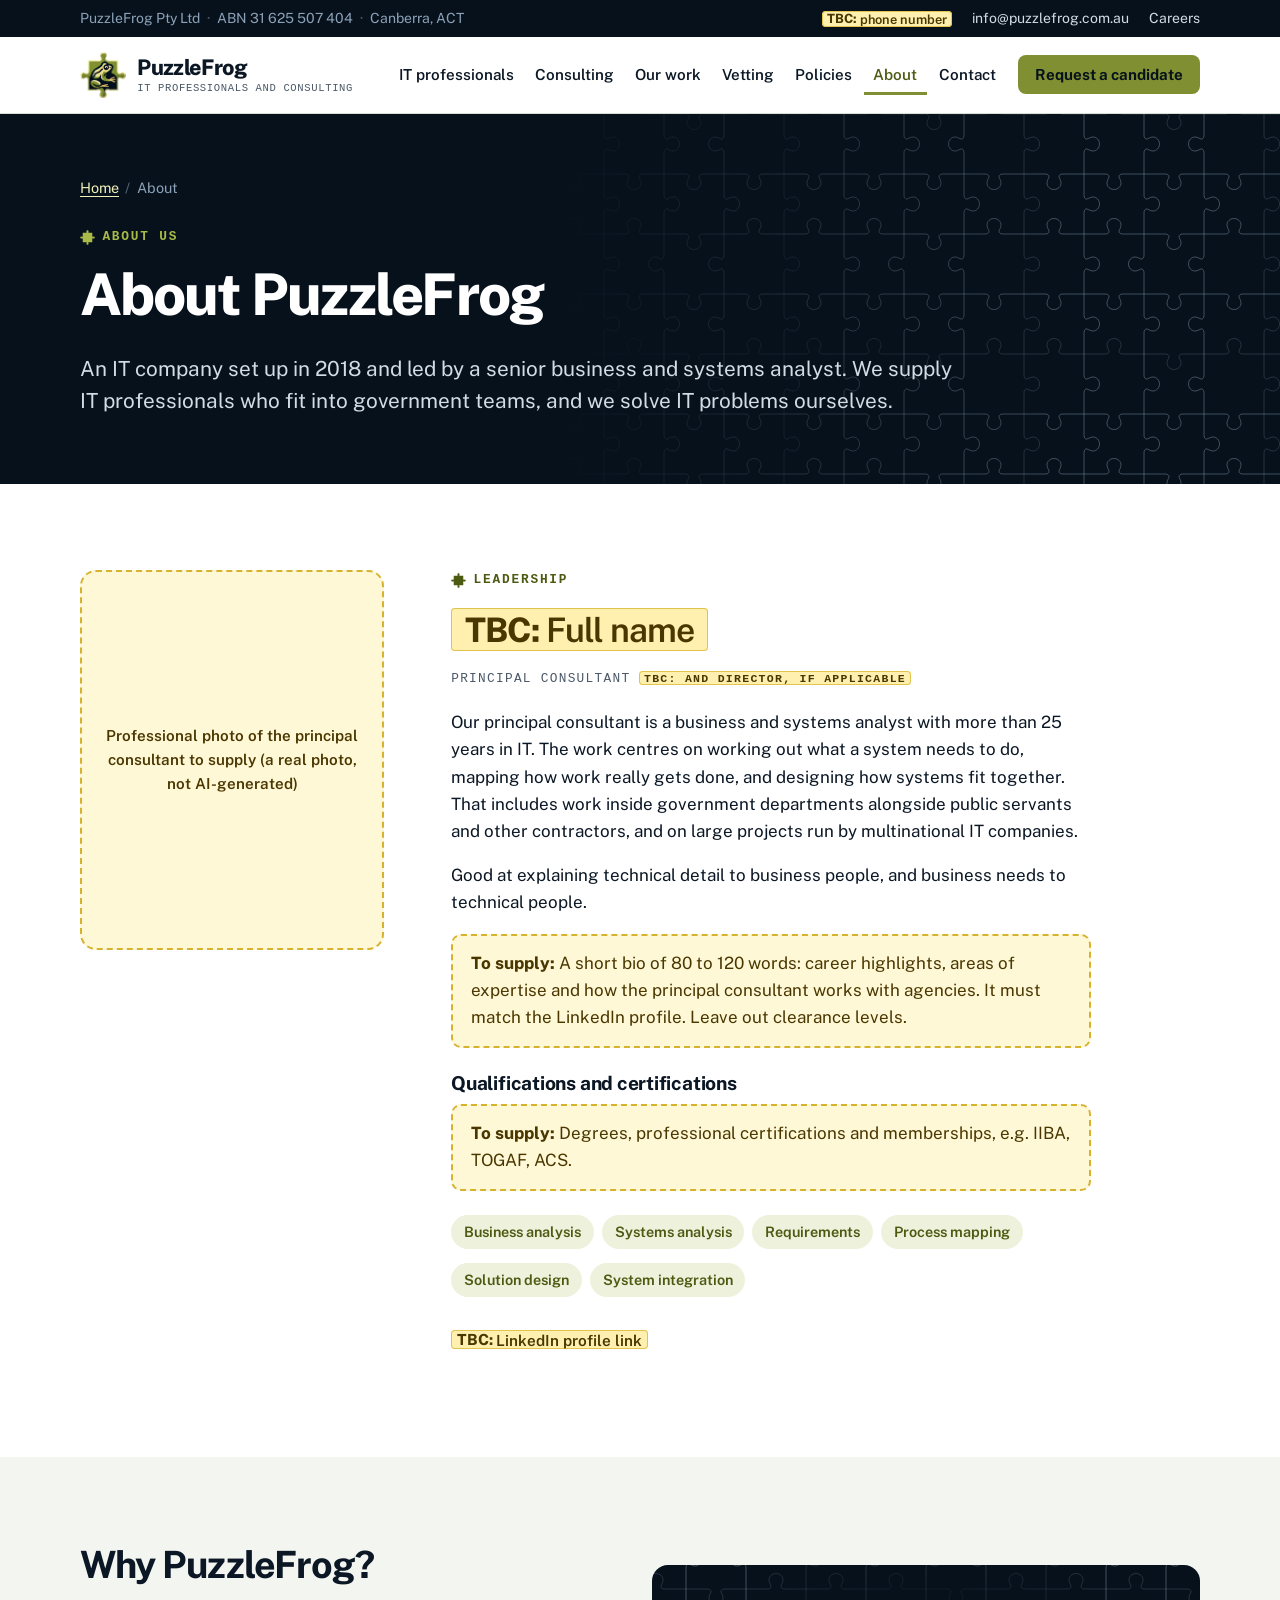
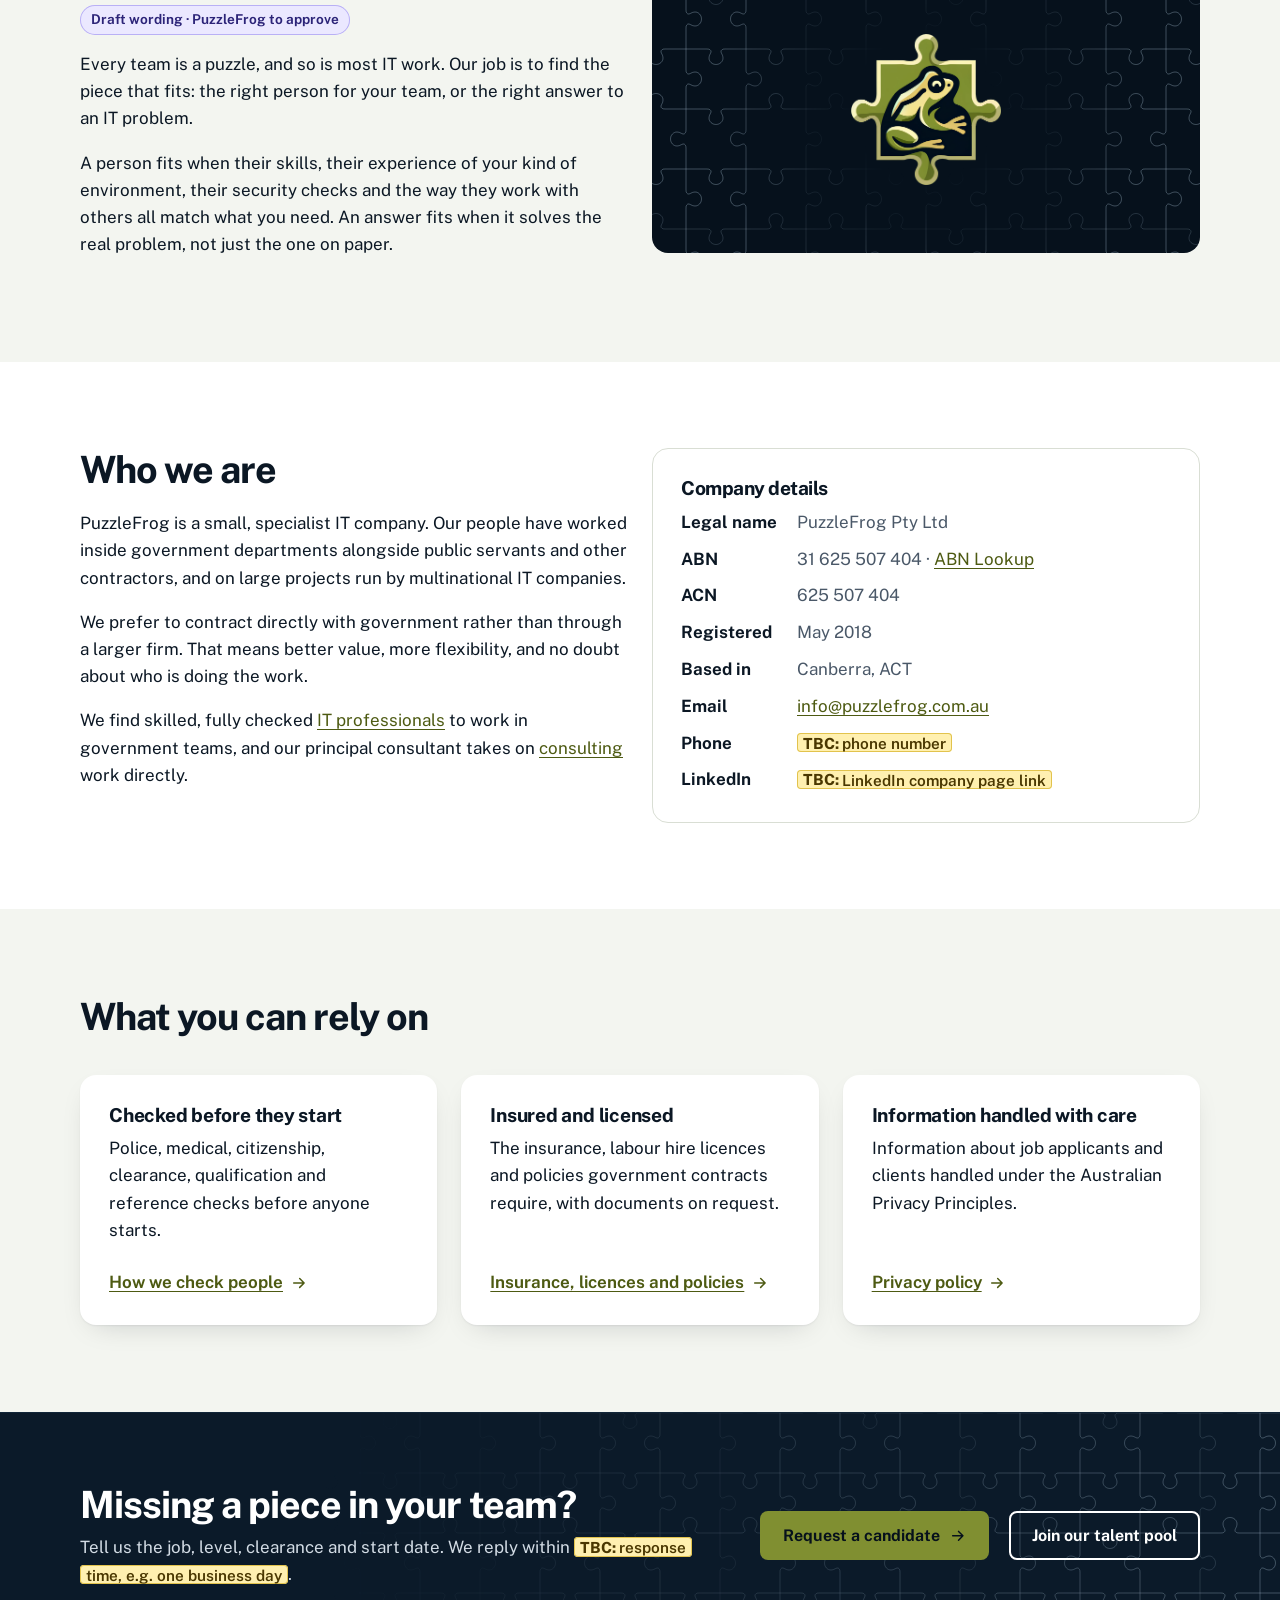
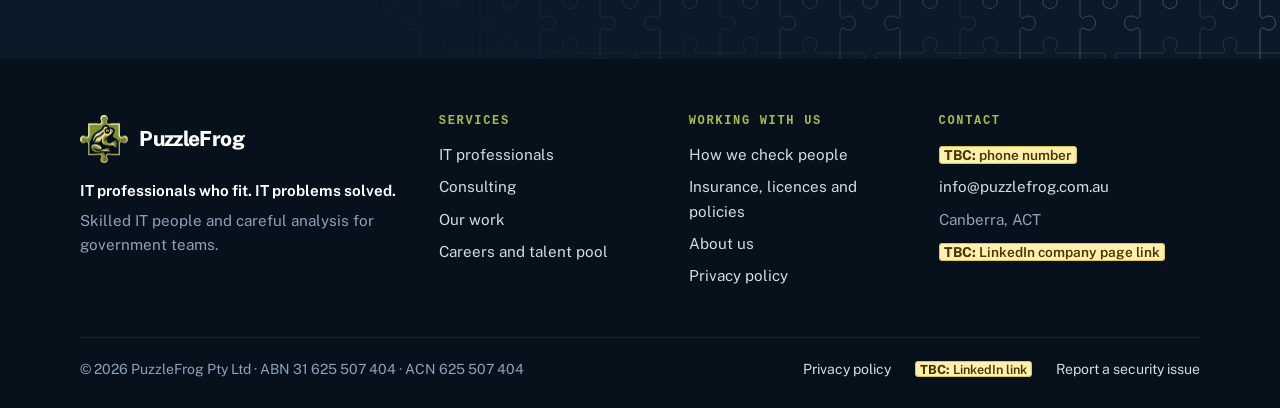
==== about/index.html @ a74aa9e5 "Redesign site: IT professionals who fit, IT problems solved Second redesign for the DMP2 panel appli" ====
<!doctype html>
<html lang="en-AU">
<head>
  <meta charset="utf-8">
  <meta name="viewport" content="width=device-width, initial-scale=1">
  <title>About PuzzleFrog | Led by a senior business and systems analyst</title>
  <meta name="description" content="PuzzleFrog Pty Ltd (ABN 31 625 507 404) is an IT company led by a senior business and systems analyst. We find IT professionals who fit, and solve IT problems.">
  <link rel="canonical" href="https://puzzlefrog.com.au/about/">
  <meta name="theme-color" content="#06111c">
  <link rel="icon" href="/assets/img/puzzlefrog-mark.png" type="image/png">
  <link rel="apple-touch-icon" href="/assets/img/apple-touch-icon.png">
  <link rel="preload" href="/assets/fonts/publicsans-latin.woff2" as="font" type="font/woff2" crossorigin>
  <link rel="stylesheet" href="/assets/css/site.css">
  <meta property="og:type" content="website">
  <meta property="og:site_name" content="PuzzleFrog">
  <meta property="og:locale" content="en_AU">
  <meta property="og:title" content="About PuzzleFrog | Led by a senior business and systems analyst">
  <meta property="og:description" content="PuzzleFrog Pty Ltd (ABN 31 625 507 404) is an IT company led by a senior business and systems analyst. We find IT professionals who fit, and solve IT problems.">
  <meta property="og:url" content="https://puzzlefrog.com.au/about/">
  <meta property="og:image" content="https://puzzlefrog.com.au/assets/img/og-image.jpg">
  <meta property="og:image:width" content="1200">
  <meta property="og:image:height" content="630">
  <meta property="og:image:alt" content="The PuzzleFrog logo fitting into a jigsaw puzzle, beside the words: IT professionals who fit. IT problems solved.">
  <meta name="twitter:card" content="summary_large_image">
  <script>document.documentElement.classList.add("js");</script>
  <script src="/assets/js/site.js" defer></script>
  <script type="application/ld+json">
{
  "@context": "https://schema.org",
  "@type": "Organization",
  "name": "PuzzleFrog",
  "legalName": "PuzzleFrog Pty Ltd",
  "url": "https://puzzlefrog.com.au/",
  "logo": "https://puzzlefrog.com.au/assets/img/puzzlefrog-mark-640.png",
  "slogan": "IT professionals who fit. IT problems solved.",
  "description": "IT professionals and consulting for government, led by a senior business and systems analyst.",
  "email": "info@puzzlefrog.com.au",
  "foundingDate": "2018-05",
  "taxID": "ABN 31 625 507 404",
  "identifier": [
    {
      "@type": "PropertyValue",
      "propertyID": "ABN",
      "value": "31625507404"
    },
    {
      "@type": "PropertyValue",
      "propertyID": "ACN",
      "value": "625507404"
    }
  ],
  "address": {
    "@type": "PostalAddress",
    "addressLocality": "Canberra",
    "addressRegion": "ACT",
    "addressCountry": "AU"
  },
  "areaServed": {
    "@type": "Country",
    "name": "Australia"
  }
}
  </script>
</head>
<body>
  <a class="skip-link" href="#main">Skip to main content</a>

  <div class="utility on-dark">
    <div class="wrap">
      <p>PuzzleFrog&nbsp;Pty&nbsp;Ltd<span class="sep" aria-hidden="true">·</span>ABN&nbsp;31 625 507 404<span class="sep" aria-hidden="true">·</span>Canberra, ACT</p>
      <ul class="utility-links">
        <li><span class="tbc">phone number</span></li>
        <li class="hide-sm"><a href="mailto:info@puzzlefrog.com.au">info@puzzlefrog.com.au</a></li>
        <li class="hide-sm"><a href="/careers/">Careers</a></li>
      </ul>
    </div>
  </div>

  <header class="site-header">
    <div class="wrap header-inner">
      <a class="brand" href="/">
        <img src="/assets/img/puzzlefrog-mark.png" alt="" width="46" height="46">
        <span class="brand-text"><span class="brand-name">PuzzleFrog</span><span class="brand-tag">IT professionals and consulting</span></span>
      </a>
      <button class="nav-toggle" type="button" aria-expanded="false" aria-controls="site-nav">
        <svg class="icon-open" viewBox="0 0 24 24" fill="none" stroke="currentColor" stroke-width="2" stroke-linecap="round" stroke-linejoin="round" aria-hidden="true" focusable="false"><path d="M4 7h16M4 12h16M4 17h16"/></svg><svg class="icon-close" viewBox="0 0 24 24" fill="none" stroke="currentColor" stroke-width="2" stroke-linecap="round" stroke-linejoin="round" aria-hidden="true" focusable="false"><path d="M6 6l12 12M18 6L6 18"/></svg><span>Menu</span>
      </button>
      <nav id="site-nav" class="site-nav" aria-label="Main">
        <ul>
          <li><a href="/labour-hire/">IT professionals</a></li>
          <li><a href="/consulting/">Consulting</a></li>
          <li><a href="/case-studies/">Our work</a></li>
          <li><a href="/vetting/">Vetting</a></li>
          <li><a href="/compliance/">Policies</a></li>
          <li><a href="/about/" aria-current="page">About</a></li>
          <li><a href="/contact/">Contact</a></li>
          <li class="nav-mobile"><a href="/careers/">Careers</a></li>
          <li class="nav-cta"><a class="btn btn-primary btn-small" href="/contact/?type=candidate">Request a candidate</a></li>
        </ul>
      </nav>
    </div>
  </header>

  <main id="main">

    <div class="page-head on-dark">
      <div class="wrap">
        <nav class="breadcrumb" aria-label="Breadcrumb">
          <ol>
            <li><a href="/">Home</a></li>
            <li><span aria-current="page">About</span></li>
          </ol>
        </nav>
        <p class="eyebrow">About us</p>
        <h1>About PuzzleFrog</h1>
        <p class="lead">An IT company set up in 2018 and led by a senior business and systems analyst. We supply IT professionals who fit into government teams, and we solve IT problems ourselves.</p>
      </div>
    </div>

    <section class="section" id="leadership" aria-labelledby="lead-title">
      <div class="wrap leader">
        <div class="photo-slot">Professional photo of the principal consultant to supply (a real photo, not AI-generated)</div>
        <div class="prose">
          <p class="eyebrow">Leadership</p>
          <h2 id="lead-title"><span class="tbc">Full name</span></h2>
          <p class="leader-name"><span class="role">Principal consultant <span class="tbc">and Director, if applicable</span></span></p>
          <p>Our principal consultant is a business and systems analyst with more than 25 years in IT. The work centres on working out what a system needs to do, mapping how work really gets done, and designing how systems fit together. That includes work inside government departments alongside public servants and other contractors, and on large projects run by multinational IT companies.</p>
          <p>Good at explaining technical detail to business people, and business needs to technical people.</p>
          <div class="tbc-block"><p>A short bio of 80 to 120 words: career highlights, areas of expertise and how the principal consultant works with agencies. It must match the LinkedIn profile. Leave out clearance levels.</p></div>
          <h3>Qualifications and certifications</h3>
          <div class="tbc-block"><p>Degrees, professional certifications and memberships, e.g. IIBA, TOGAF, ACS.</p></div>
          <ul class="chips" aria-label="Areas of expertise"><li>Business analysis</li><li>Systems analysis</li><li>Requirements</li><li>Process mapping</li><li>Solution design</li><li>System integration</li></ul>
          <p class="mt-15"><span class="tbc">LinkedIn profile link</span></p>
        </div>
      </div>
    </section>

    <section class="section section-mist" aria-labelledby="name-title">
      <div class="wrap grid-2 align-center">
        <div class="prose">
          <h2 id="name-title">Why PuzzleFrog?</h2>
          <p class="draft-flag">Draft wording · PuzzleFrog to approve</p>
          <p>Every team is a puzzle, and so is most IT work. Our job is to find the piece that fits: the right person for your team, or the right answer to an IT problem.</p>
          <p>A person fits when their skills, their experience of your kind of environment, their security checks and the way they work with others all match what you need. An answer fits when it solves the real problem, not just the one on paper.</p>
        </div>
        <div class="brand-panel on-dark">
          <img src="/assets/img/puzzlefrog-mark-640.png" alt="The PuzzleFrog logo: a frog on a jigsaw piece" width="640" height="642">
        </div>
      </div>
    </section>

    <section class="section" aria-labelledby="who-title">
      <div class="wrap grid-2 align-start">
        <div class="prose">
          <h2 id="who-title">Who we are</h2>
          <p>PuzzleFrog is a small, specialist IT company. Our people have worked inside government departments alongside public servants and other contractors, and on large projects run by multinational IT companies.</p>
          <p>We prefer to contract directly with government rather than through a larger firm. That means better value, more flexibility, and no doubt about who is doing the work.</p>
          <p>We find skilled, fully checked <a href="/labour-hire/">IT professionals</a> to work in government teams, and our principal consultant takes on <a href="/consulting/">consulting</a> work directly.</p>
        </div>
        <div class="card">
          <h2 class="h-card">Company details</h2>
          <dl class="fact-list">
            <dt>Legal name</dt><dd>PuzzleFrog Pty Ltd</dd>
            <dt>ABN</dt><dd>31 625 507 404 · <a href="https://abr.business.gov.au/ABN/View?abn=31625507404">ABN Lookup</a></dd>
            <dt>ACN</dt><dd>625 507 404</dd>
            <dt>Registered</dt><dd>May 2018</dd>
            <dt>Based in</dt><dd>Canberra, ACT</dd>
            <dt>Email</dt><dd><a href="mailto:info@puzzlefrog.com.au">info@puzzlefrog.com.au</a></dd>
            <dt>Phone</dt><dd><span class="tbc">phone number</span></dd>
            <dt>LinkedIn</dt><dd><span class="tbc">LinkedIn company page link</span></dd>
          </dl>
        </div>
      </div>
    </section>

    <section class="section section-mist" aria-labelledby="commit-title">
      <div class="wrap">
        <div class="section-head">
          <h2 id="commit-title">What you can rely on</h2>
        </div>
        <div class="grid-3">
          <article class="card">
            <h3>Checked before they start</h3>
            <p>Police, medical, citizenship, clearance, qualification and reference checks before anyone starts.</p>
            <a class="link-arrow" href="/vetting/">How we check people <svg viewBox="0 0 24 24" fill="none" stroke="currentColor" stroke-width="2" stroke-linecap="round" stroke-linejoin="round" aria-hidden="true" focusable="false"><path d="M5 12h14M13 6l6 6-6 6"/></svg></a>
          </article>
          <article class="card">
            <h3>Insured and licensed</h3>
            <p>The insurance, labour hire licences and policies government contracts require, with documents on request.</p>
            <a class="link-arrow" href="/compliance/">Insurance, licences and policies <svg viewBox="0 0 24 24" fill="none" stroke="currentColor" stroke-width="2" stroke-linecap="round" stroke-linejoin="round" aria-hidden="true" focusable="false"><path d="M5 12h14M13 6l6 6-6 6"/></svg></a>
          </article>
          <article class="card">
            <h3>Information handled with care</h3>
            <p>Information about job applicants and clients handled under the Australian Privacy Principles.</p>
            <a class="link-arrow" href="/privacy/">Privacy policy <svg viewBox="0 0 24 24" fill="none" stroke="currentColor" stroke-width="2" stroke-linecap="round" stroke-linejoin="round" aria-hidden="true" focusable="false"><path d="M5 12h14M13 6l6 6-6 6"/></svg></a>
          </article>
        </div>
      </div>
    </section>

  </main>

  <section class="cta-band on-dark" aria-labelledby="cta-title">
    <div class="wrap cta-inner">
      <div>
        <h2 id="cta-title">Missing a piece in your team?</h2>
        <p>Tell us the job, level, clearance and start date. We reply within <span class="tbc">response time, e.g. one business day</span>.</p>
      </div>
      <div class="btn-row">
          <a class="btn btn-primary" href="/contact/?type=candidate">Request a candidate <svg viewBox="0 0 24 24" fill="none" stroke="currentColor" stroke-width="2" stroke-linecap="round" stroke-linejoin="round" aria-hidden="true" focusable="false"><path d="M5 12h14M13 6l6 6-6 6"/></svg></a>
          <a class="btn btn-secondary" href="/careers/">Join our talent pool</a>
      </div>
    </div>
  </section>

  <footer class="site-footer on-dark">
    <div class="wrap">
      <div class="footer-grid">
        <div>
          <div class="footer-brand"><img src="/assets/img/puzzlefrog-mark.png" alt="" width="48" height="48"><span>PuzzleFrog</span></div>
          <p class="footer-about"><strong>IT professionals who fit. IT problems solved.</strong>Skilled IT people and careful analysis for government teams.</p>
        </div>
        <nav aria-labelledby="footer-services">
          <h2 id="footer-services">Services</h2>
          <ul>
            <li><a href="/labour-hire/">IT professionals</a></li>
            <li><a href="/consulting/">Consulting</a></li>
            <li><a href="/case-studies/">Our work</a></li>
            <li><a href="/careers/">Careers and talent pool</a></li>
          </ul>
        </nav>
        <nav aria-labelledby="footer-assurance">
          <h2 id="footer-assurance">Working with us</h2>
          <ul>
            <li><a href="/vetting/">How we check people</a></li>
            <li><a href="/compliance/">Insurance, licences and policies</a></li>
            <li><a href="/about/">About us</a></li>
            <li><a href="/privacy/">Privacy policy</a></li>
          </ul>
        </nav>
        <div>
          <h2>Contact</h2>
          <ul>
            <li><span class="tbc">phone number</span></li>
            <li><a href="mailto:info@puzzlefrog.com.au">info@puzzlefrog.com.au</a></li>
            <li>Canberra, ACT</li>
            <li><span class="tbc">LinkedIn company page link</span></li>
          </ul>
        </div>
      </div>
      <div class="footer-legal">
        <p>&copy; <span data-year>2026</span> PuzzleFrog Pty Ltd · ABN&nbsp;31 625 507 404 · ACN&nbsp;625 507 404</p>
        <ul>
          <li><a href="/privacy/">Privacy policy</a></li>
          <li><span class="tbc">LinkedIn link</span></li>
          <li><a href="/.well-known/security.txt">Report a security issue</a></li>
        </ul>
      </div>
    </div>
  </footer>
</body>
</html>
---- assets/css/site.css ----
/* PuzzleFrog Pty Ltd: site styles. Hand-written, no frameworks.
   Colours come from the logo: navy (inside the piece), olive (the piece) and cream (the frog). */

@font-face {
  font-family: "Public Sans";
  src: url("/assets/fonts/publicsans-latin.woff2") format("woff2");
  font-weight: 100 900;
  font-style: normal;
  font-display: swap;
}

/* ---------- Tokens ---------- */
:root {
  --navy-950: #06111c;
  --navy-900: #0b1a29;
  --navy-800: #112538;
  --navy-700: #1e3a54;
  --slate-200: #d3dce5;
  --slate-400: #8da2b8;
  --ink: #0b1724;
  --muted: #4a5868;
  --olive: #808f31;
  --olive-bright: #a9ba48;
  --olive-pale: #eef1dc;
  --moss: #4d5a12;
  --cream: #f0f0b8;
  --gold: #e0c060;
  --paper: #ffffff;
  --mist: #f3f5f0;
  --line: #d9ded4;
  --focus: #a35200;
  --radius: 10px;
  --radius-lg: 16px;
  --wrap: 74rem;
  --gutter: clamp(1rem, 0.5rem + 2.2vw, 2rem);
  --sans: "Public Sans", system-ui, -apple-system, "Segoe UI", Roboto, Arial, sans-serif;
  --mono: ui-monospace, "Cascadia Mono", "SFMono-Regular", Menlo, Consolas, "Liberation Mono", monospace;
  --shadow: 0 1px 2px rgba(6, 17, 28, 0.06), 0 10px 30px -14px rgba(6, 17, 28, 0.22);
  --piece: url("/assets/img/piece.svg");
}

/* ---------- Base ---------- */
*, *::before, *::after { box-sizing: border-box; }
html { -webkit-text-size-adjust: 100%; text-size-adjust: 100%; scroll-padding-top: 1.5rem; }
body {
  margin: 0;
  font-family: var(--sans);
  font-size: 1.0625rem;
  line-height: 1.6;
  color: var(--ink);
  background: var(--paper);
  -webkit-font-smoothing: antialiased;
  -moz-osx-font-smoothing: grayscale;
}
img { max-width: 100%; height: auto; }
h1, h2, h3, h4 { margin: 0 0 0.5em; line-height: 1.15; font-weight: 720; letter-spacing: -0.02em; text-wrap: balance; }
h1 { font-size: clamp(2.2rem, 1.35rem + 3.1vw, 3.6rem); font-weight: 780; letter-spacing: -0.034em; line-height: 1.05; }
h2 { font-size: clamp(1.6rem, 1.2rem + 1.5vw, 2.35rem); letter-spacing: -0.026em; }
h3 { font-size: 1.2rem; letter-spacing: -0.012em; }
p, ul, ol, dl { margin: 0 0 1em; }
a { color: var(--moss); text-decoration-thickness: 1px; text-underline-offset: 0.18em; }
a:hover { text-decoration-thickness: 2px; }
strong { font-weight: 680; }
:focus-visible { outline: 3px solid var(--focus); outline-offset: 2px; border-radius: 3px; }
.on-dark { --focus: var(--gold); color: var(--slate-200); }
.on-dark h1, .on-dark h2, .on-dark h3, .on-dark strong { color: #fff; }
.on-dark a:not(.btn) { color: var(--cream); }

.wrap { width: 100%; max-width: var(--wrap); margin: 0 auto; padding: 0 var(--gutter); }
.visually-hidden { position: absolute !important; width: 1px; height: 1px; overflow: hidden; clip: rect(0 0 0 0); clip-path: inset(50%); white-space: nowrap; }
.skip-link { position: absolute; left: 1rem; top: -4rem; z-index: 100; padding: 0.7rem 1rem; background: var(--navy-950); color: #fff; font-weight: 650; border-radius: 0 0 8px 8px; }
.skip-link:focus { top: 0; }

.small { font-size: 0.9375rem; }
.muted { color: var(--muted); }
.on-dark .muted { color: var(--slate-400); }
.mt-1 { margin-top: 1rem; }
.mt-15 { margin-top: 1.5rem; }
.mb-0 { margin-bottom: 0; }
.h-card { font-size: 1.2rem; }
.lead { font-size: clamp(1.125rem, 1.05rem + 0.35vw, 1.3rem); line-height: 1.55; color: var(--muted); max-width: 42em; }
.on-dark .lead { color: var(--slate-200); }

/* Eyebrow label with a small jigsaw piece */
.eyebrow {
  display: flex; align-items: center; gap: 0.6em;
  margin: 0 0 1rem;
  font-family: var(--mono); font-size: 0.8rem; font-weight: 600;
  letter-spacing: 0.14em; text-transform: uppercase;
  color: var(--moss);
}
.eyebrow::before {
  content: ""; flex: none; width: 1.15em; height: 1.15em;
  background: currentColor;
  -webkit-mask: var(--piece) center / contain no-repeat;
  mask: var(--piece) center / contain no-repeat;
}
.on-dark .eyebrow { color: var(--olive-bright); }
.accent { color: var(--olive-bright); }

/* ---------- Placeholders (to be removed before launch) ---------- */
.tbc {
  display: inline; padding: 0.05em 0.4em; border-radius: 4px;
  background: #fff0b0; color: #4a3700; font-size: 0.9em; font-weight: 600;
  box-shadow: inset 0 0 0 1px #e2c34d;
  -webkit-box-decoration-break: clone; box-decoration-break: clone;
}
.tbc::before { content: "TBC: "; font-weight: 750; }
.tbc-block { margin: 0 0 1em; padding: 0.9rem 1.1rem; border: 2px dashed #d7b22e; border-radius: var(--radius); background: #fff8d6; color: #4a3700; }
.tbc-block p { margin: 0; }
.tbc-block p::before { content: "To supply: "; font-weight: 750; }
.draft-flag {
  display: inline-block; margin: 0 0 1rem; padding: 0.25rem 0.7rem; border-radius: 999px;
  background: #ebe8ff; color: #2c2478; font-size: 0.85rem; font-weight: 650;
  box-shadow: inset 0 0 0 1px #b9b0f5;
}

/* ---------- Utility bar ---------- */
.utility { background: var(--navy-950); color: var(--slate-400); font-size: 0.875rem; }
.utility .wrap { display: flex; flex-wrap: wrap; justify-content: space-between; align-items: center; gap: 0.25rem 1.5rem; padding-top: 0.45rem; padding-bottom: 0.45rem; }
.utility p { margin: 0; }
.utility .sep { margin: 0 0.5em; opacity: 0.6; }
.utility-links { display: flex; flex-wrap: wrap; gap: 0.25rem 1.25rem; list-style: none; margin: 0; padding: 0; }
.utility a:not(.btn) { color: var(--slate-200); text-decoration: none; }
.utility a:hover { text-decoration: underline; }
.utility .tbc { font-size: 0.8rem; }

/* ---------- Header and navigation ---------- */
.site-header { background: var(--paper); border-bottom: 1px solid var(--line); position: relative; z-index: 20; }
.header-inner { display: flex; align-items: center; gap: 1.5rem; min-height: 4.75rem; }
.brand { display: flex; align-items: center; gap: 0.7rem; color: var(--ink); text-decoration: none; }
.brand img { width: 46px; height: 46px; }
.brand-text { display: flex; flex-direction: column; line-height: 1.1; }
.brand-name { font-size: 1.35rem; font-weight: 780; letter-spacing: -0.03em; }
.brand-tag { font-family: var(--mono); font-size: 0.66rem; letter-spacing: 0.06em; text-transform: uppercase; color: var(--muted); margin-top: 0.2rem; white-space: nowrap; }

.site-nav { margin-left: auto; }
.site-nav ul { display: flex; align-items: center; gap: 0.15rem; list-style: none; margin: 0; padding: 0; }
.site-nav a { white-space: nowrap; }
.site-nav a:not(.btn) {
  display: block; padding: 0.5rem 0.6rem; border-radius: 6px;
  color: var(--ink); font-weight: 560; font-size: 0.95rem; text-decoration: none;
}
.site-nav a:not(.btn):hover { background: var(--mist); }
.site-nav a[aria-current="page"] { color: var(--moss); box-shadow: inset 0 -3px 0 var(--olive); border-radius: 6px 6px 0 0; }
.site-nav .nav-cta { margin-left: 0.6rem; }
.nav-mobile { display: none; }
.nav-toggle { display: none; }

@media (max-width: 70em) {
  .nav-toggle {
    display: inline-flex; align-items: center; gap: 0.5rem; margin-left: auto;
    padding: 0.55rem 0.9rem; border: 2px solid var(--ink); border-radius: 8px;
    background: var(--paper); color: var(--ink); font: inherit; font-weight: 650; cursor: pointer;
  }
  .nav-toggle svg { width: 1.25rem; height: 1.25rem; }
  .nav-toggle .icon-close { display: none; }
  .nav-toggle[aria-expanded="true"] .icon-open { display: none; }
  .nav-toggle[aria-expanded="true"] .icon-close { display: block; }
  .js .site-nav { display: none; }
  .js .site-nav.is-open { display: block; }
  .site-nav {
    position: absolute; left: 0; right: 0; top: 100%;
    background: var(--paper); border-bottom: 1px solid var(--line); box-shadow: var(--shadow);
    padding: 0.5rem var(--gutter) 1.25rem;
  }
  .site-nav ul { flex-direction: column; align-items: stretch; gap: 0; }
  .site-nav a:not(.btn) { padding: 0.8rem 0.25rem; border-bottom: 1px solid var(--line); border-radius: 0; }
  .site-nav a[aria-current="page"] { box-shadow: inset 4px 0 0 var(--olive); padding-left: 0.9rem; border-radius: 0; }
  .site-nav .nav-cta { margin: 1rem 0 0; }
  .site-nav .nav-cta .btn { width: 100%; justify-content: center; }
  .nav-mobile { display: block; }
}
@media (max-width: 40em) {
  .utility .hide-sm { display: none; }
  .brand-tag { display: none; }
}

/* ---------- Buttons and links ---------- */
.btn {
  display: inline-flex; align-items: center; gap: 0.55em;
  padding: 0.8em 1.3em; border: 2px solid transparent; border-radius: 8px;
  font: inherit; font-weight: 680; font-size: 1rem; line-height: 1.2; text-decoration: none;
  cursor: pointer; transition: background-color 0.15s, border-color 0.15s, color 0.15s;
}
.btn svg { width: 1.1em; height: 1.1em; flex: none; }
.btn-primary { background: var(--olive); color: var(--navy-950); }
.btn-primary:hover { background: var(--olive-bright); }
.btn-secondary { border-color: currentColor; color: var(--ink); background: transparent; }
.btn-secondary:hover { background: rgba(128, 143, 49, 0.14); }
.on-dark .btn-secondary { color: #fff; }
.btn-small { padding: 0.55em 1em; font-size: 0.95rem; }
.btn-row { display: flex; flex-wrap: wrap; align-items: center; gap: 0.75rem 1.25rem; margin-top: 1.75rem; }
.link-arrow { display: inline-flex; align-items: center; gap: 0.4em; font-weight: 650; }
.link-arrow svg { width: 1.05em; height: 1.05em; transition: transform 0.15s; }
.link-arrow:hover svg { transform: translateX(3px); }

/* ---------- Hero ---------- */
.hero { position: relative; overflow: hidden; background: radial-gradient(120% 90% at 85% 40%, #0d2033 0%, var(--navy-950) 60%); }
.hero-grid { display: grid; grid-template-columns: 1.05fr 0.95fr; align-items: center; gap: 2rem; padding-top: clamp(3rem, 2rem + 4vw, 5.5rem); padding-bottom: clamp(3rem, 2rem + 4vw, 5.5rem); }
.hero h1 { margin-bottom: 1.25rem; }
.hero h1 .line { display: block; }
.hero .lead { margin-bottom: 0; }
.verify { display: flex; align-items: flex-start; gap: 0.6rem; margin: 2rem 0 0; font-size: 0.9375rem; color: var(--slate-400); }
.verify svg { width: 1.25rem; height: 1.25rem; flex: none; margin-top: 0.1rem; color: var(--olive-bright); }
.hero-art { margin-right: calc(-1 * var(--gutter)); }
.hero-svg { display: block; width: 100%; height: auto; overflow: visible; }
.hero-svg .field path { fill: var(--navy-900); stroke: var(--navy-700); stroke-width: 1.25; }
.hero-svg .field-labels text { font-family: var(--mono); font-size: 11px; letter-spacing: 0.16em; text-transform: uppercase; fill: var(--slate-400); text-anchor: middle; }
.hero-svg .slot { fill: #030b13; stroke: var(--olive); stroke-width: 1.5; stroke-dasharray: 5 5; }
.hero-svg .slot-glow { fill: none; stroke: var(--olive-bright); stroke-width: 3; opacity: 0.4; }
.hero-svg .fit-piece { transform-box: fill-box; transform-origin: 50% 50%; }
@media (prefers-reduced-motion: no-preference) {
  .hero-svg .fit-piece { animation: fit-in 1.6s cubic-bezier(0.2, 0.75, 0.25, 1) 0.3s both; }
  .hero-svg .slot-glow { animation: fit-glow 1.8s ease-out 1.75s both; }
}
@keyframes fit-in {
  from { transform: translate(120px, -90px) rotate(16deg); opacity: 0; }
  20% { opacity: 1; }
  to { transform: none; opacity: 1; }
}
@keyframes fit-glow {
  0% { opacity: 0; }
  20% { opacity: 1; }
  100% { opacity: 0.4; }
}
@media (max-width: 56em) {
  .hero-grid { grid-template-columns: 1fr; gap: 1rem; }
  .hero-art { margin: 0 auto; max-width: 32rem; width: 100%; }
}

/* ---------- Facts ---------- */
.facts-band { border-bottom: 1px solid var(--line); }
.facts { display: grid; grid-template-columns: repeat(4, 1fr); list-style: none; margin: 0; padding: 0; }
.facts li { display: flex; flex-direction: column; gap: 0.35rem; padding: 1.75rem 1.5rem 1.75rem 0; }
.facts li + li { padding-left: 1.5rem; border-left: 1px solid var(--line); }
.fact-value { font-size: clamp(1.6rem, 1.3rem + 1vw, 2.1rem); font-weight: 780; letter-spacing: -0.03em; line-height: 1.1; }
.fact-label { color: var(--muted); font-size: 0.95rem; line-height: 1.45; }
@media (max-width: 56em) {
  .facts { grid-template-columns: 1fr 1fr; }
  .facts li { padding: 1.25rem 1rem 1.25rem 0; }
  .facts li + li { padding-left: 0; border-left: 0; }
  .facts li:nth-child(even) { padding-left: 1rem; border-left: 1px solid var(--line); }
  .facts li:nth-child(n+3) { border-top: 1px solid var(--line); }
}

/* ---------- Sections and grids ---------- */
.section { padding: clamp(3.25rem, 2.2rem + 4vw, 5.5rem) 0; }
.section-mist { background: var(--mist); }
.section-dark { background: var(--navy-950); }
.section-head { max-width: 46rem; margin-bottom: 2.25rem; }
.section-head p:last-child { margin-bottom: 0; }
.grid-2 { display: grid; grid-template-columns: repeat(2, minmax(0, 1fr)); gap: 1.5rem; }
.grid-3 { display: grid; grid-template-columns: repeat(3, minmax(0, 1fr)); gap: 1.5rem; }
.align-start { align-items: start; }
.align-center { align-items: center; }
@media (max-width: 62em) { .grid-3 { grid-template-columns: repeat(2, minmax(0, 1fr)); } }
@media (max-width: 46em) { .grid-2, .grid-3 { grid-template-columns: 1fr; } }

/* ---------- Cards ---------- */
.card { position: relative; display: flex; flex-direction: column; align-items: flex-start; padding: 1.75rem; background: var(--paper); border: 1px solid var(--line); border-radius: var(--radius-lg); }
.card > :last-child { margin-bottom: 0; }
.card .link-arrow { margin-top: auto; padding-top: 0.5rem; }
.section-mist .card { box-shadow: var(--shadow); border-color: transparent; }
.card-dark { background: var(--navy-900); border-color: var(--navy-700); }
.card-tag { display: flex; align-items: baseline; gap: 0.6rem; margin-bottom: 0.9rem; font-family: var(--mono); font-size: 0.8rem; letter-spacing: 0.12em; text-transform: uppercase; color: var(--muted); }
.tag-word { padding: 0.2rem 0.55rem; border-radius: 5px; background: var(--navy-950); color: var(--cream); font-weight: 700; }
.card-service { padding: clamp(1.75rem, 1.4rem + 1.2vw, 2.5rem); }
.card-service h3 { font-size: clamp(1.35rem, 1.2rem + 0.6vw, 1.65rem); }
.term { margin: -0.15rem 0 0.9rem; font-family: var(--mono); font-size: 0.75rem; letter-spacing: 0.04em; color: var(--muted); }
.service-num { font-family: var(--mono); font-size: 0.85rem; font-weight: 700; color: var(--moss); letter-spacing: 0.08em; margin-bottom: 0.75rem; }

/* Jigsaw-piece bullets */
.tick-list { list-style: none; padding: 0; }
.tick-list li { position: relative; padding-left: 1.75rem; margin-bottom: 0.6rem; }
.tick-list li::before {
  content: ""; position: absolute; left: 0; top: 0.3em; width: 1.05rem; height: 1.05rem; background: var(--olive);
  -webkit-mask: var(--piece) center / contain no-repeat; mask: var(--piece) center / contain no-repeat;
}
.on-dark .tick-list li::before { background: var(--olive-bright); }

/* ---------- Leader ---------- */
.leader { display: grid; grid-template-columns: minmax(0, 19rem) minmax(0, 1fr); gap: clamp(2rem, 1rem + 4vw, 4.5rem); align-items: start; }
.photo-slot {
  display: flex; align-items: center; justify-content: center; aspect-ratio: 4 / 5; padding: 1.5rem;
  border: 2px dashed #d7b22e; border-radius: var(--radius-lg); background: #fff8d6; color: #4a3700;
  text-align: center; font-weight: 600; font-size: 0.95rem;
}
.leader-name { font-size: 1.2rem; margin-bottom: 1.25rem; }
.leader-name .role { display: block; font-family: var(--mono); font-size: 0.8rem; letter-spacing: 0.1em; text-transform: uppercase; color: var(--muted); margin-top: 0.3rem; }
.chips, .prose .chips { display: flex; flex-wrap: wrap; gap: 0.5rem; list-style: none; margin: 1.5rem 0 0; padding: 0; }
.chips li { margin: 0; }
.chips li { padding: 0.35rem 0.8rem; border-radius: 999px; background: var(--olive-pale); color: var(--moss); font-size: 0.9rem; font-weight: 620; }
.leader .prose { max-width: 40rem; }
@media (max-width: 46em) {
  .leader { grid-template-columns: 1fr; }
  .leader .photo-slot { max-width: 15rem; }
}

/* ---------- Four sides of fit ---------- */
.fit-grid { display: grid; grid-template-columns: minmax(0, 0.8fr) minmax(0, 1.2fr); gap: clamp(2rem, 1rem + 4vw, 4.5rem); align-items: center; }
.fit-svg { display: block; width: 100%; max-width: 23rem; height: auto; margin: 0 auto; }
.fit-svg .halo { fill: var(--olive); opacity: 0.12; }
.fit-svg .badge circle { fill: var(--navy-950); stroke: var(--cream); stroke-width: 2; }
.fit-svg .badge text { fill: var(--cream); font-family: var(--sans); font-size: 17px; font-weight: 750; text-anchor: middle; }
.sides { list-style: none; margin: 2rem 0 0; padding: 0; display: grid; grid-template-columns: 1fr 1fr; gap: 1.5rem 2rem; }
.sides li { display: grid; grid-template-columns: 2.25rem 1fr; gap: 0.9rem; align-items: start; }
.side-num { display: grid; place-items: center; width: 2.25rem; height: 2.25rem; border-radius: 50%; border: 2px solid var(--cream); color: var(--cream); font-weight: 750; }
.sides h3 { margin: 0.2rem 0 0.35rem; }
.sides p { margin: 0; }
.section:not(.section-dark) .side-num { border-color: var(--olive); color: var(--moss); }
.sides-compact { grid-template-columns: 1fr; gap: 1.1rem; margin-top: 1.25rem; }
.card .sides-compact { margin-bottom: 0; }

/* Logo on a jigsaw background (About page) */
.brand-panel { position: relative; overflow: hidden; display: grid; place-items: center; min-height: 18rem; border-radius: var(--radius-lg); background: var(--navy-950); }
.brand-panel::before {
  content: ""; position: absolute; inset: 0;
  background: url("/assets/img/jigsaw-tile.svg") center / 240px 240px;
  -webkit-mask: radial-gradient(circle at center, transparent 22%, #000 70%); mask: radial-gradient(circle at center, transparent 22%, #000 70%);
}
.brand-panel img { position: relative; width: 150px; height: auto; }
@media (max-width: 56em) {
  .fit-grid { grid-template-columns: 1fr; }
  .fit-svg { max-width: 16rem; }
}
@media (max-width: 36em) { .sides { grid-template-columns: 1fr; } }

/* ---------- Checks ---------- */
.checks { counter-reset: check; list-style: none; padding: 0; display: grid; grid-template-columns: repeat(auto-fill, minmax(15.5rem, 1fr)); gap: 1rem; }
.checks li { counter-increment: check; display: flex; flex-direction: column; gap: 0.3rem; padding: 1.1rem 1.25rem 1.25rem; border-top: 3px solid var(--olive); background: var(--mist); border-radius: 0 0 var(--radius) var(--radius); }
.checks li::before { content: counter(check, decimal-leading-zero); font-family: var(--mono); font-size: 0.8rem; font-weight: 700; color: var(--moss); letter-spacing: 0.08em; }
.checks span { color: var(--muted); font-size: 0.95rem; }
.section-mist .checks li { background: var(--paper); }

/* ---------- Steps ---------- */
.steps { counter-reset: step; list-style: none; padding: 0; margin: 0; }
.steps li { counter-increment: step; position: relative; padding: 0 0 1.75rem 3.5rem; }
.steps li::before {
  content: counter(step); position: absolute; left: 0; top: 0; display: grid; place-items: center;
  width: 2.25rem; height: 2.25rem; border-radius: 50%; background: var(--navy-950); color: var(--cream); font-weight: 750;
}
.steps li:not(:last-child)::after { content: ""; position: absolute; left: calc(1.125rem - 1px); top: 2.6rem; bottom: 0.4rem; width: 2px; background: var(--line); }
.steps h3 { margin: 0.25rem 0 0.35rem; font-size: 1.125rem; }
.steps p { margin: 0; color: var(--muted); }

/* ---------- Puzzles we solve (consulting) ---------- */
.puzzle-q { margin: 0 0 1.1rem; padding: 0.85rem 1rem; border-radius: var(--radius); background: var(--navy-950); color: var(--cream); font-size: 0.98rem; line-height: 1.45; }
.puzzle-q::before { content: "The puzzle"; display: block; margin-bottom: 0.3rem; font-family: var(--mono); font-size: 0.72rem; letter-spacing: 0.14em; text-transform: uppercase; color: var(--olive-bright); }

/* ---------- Inner page header ---------- */
.page-head { position: relative; overflow: hidden; background: var(--navy-950); padding: clamp(2.25rem, 1.5rem + 3vw, 4rem) 0 clamp(2.5rem, 1.75rem + 3vw, 4.25rem); }
.page-head::after {
  content: ""; position: absolute; inset: 0 0 0 auto; width: min(60%, 46rem); pointer-events: none;
  background: url("/assets/img/jigsaw-tile.svg") 0 0 / 240px 240px;
  -webkit-mask: linear-gradient(to right, transparent, #000 70%); mask: linear-gradient(to right, transparent, #000 70%);
}
.page-head .wrap { position: relative; z-index: 1; }
.page-head h1 { max-width: 20em; }
.page-head .lead { margin-bottom: 0; }
.breadcrumb ol { display: flex; flex-wrap: wrap; gap: 0.4rem; list-style: none; margin: 0 0 1.75rem; padding: 0; font-size: 0.9rem; color: var(--slate-400); }
.breadcrumb li + li::before { content: "/"; margin-right: 0.4rem; opacity: 0.6; }
.breadcrumb a { color: var(--slate-200); }

/* ---------- Long pages: table of contents ---------- */
.with-toc { display: grid; grid-template-columns: 15rem minmax(0, 1fr); gap: clamp(2rem, 1rem + 3vw, 4rem); align-items: start; }
.toc { position: sticky; top: 1.5rem; padding: 1.25rem 1.25rem 1rem; border-left: 3px solid var(--olive); background: var(--mist); border-radius: 0 var(--radius) var(--radius) 0; }
.toc h2 { font-family: var(--mono); font-size: 0.78rem; font-weight: 700; letter-spacing: 0.14em; text-transform: uppercase; color: var(--muted); margin-bottom: 0.75rem; }
.toc ul { list-style: none; margin: 0; padding: 0; }
.toc li { margin-bottom: 0.35rem; }
.toc a { color: var(--ink); text-decoration: none; font-size: 0.95rem; }
.toc a:hover { color: var(--moss); text-decoration: underline; }
.block { padding-bottom: 2.25rem; margin-bottom: 2.25rem; border-bottom: 1px solid var(--line); }
.block:last-child { border-bottom: 0; margin-bottom: 0; }
.block h2 { font-size: clamp(1.4rem, 1.2rem + 0.8vw, 1.8rem); }
.prose { max-width: 46rem; }
.prose ul { padding-left: 1.25rem; }
.prose li { margin-bottom: 0.35rem; }
.prose h3 { margin-top: 1.5rem; }
@media (max-width: 56em) {
  .with-toc { grid-template-columns: 1fr; }
  .toc { position: static; }
}

/* ---------- Tables ---------- */
.table { width: 100%; border-collapse: collapse; font-size: 0.97rem; background: var(--paper); }
.table th, .table td { padding: 0.85rem 1rem; text-align: left; vertical-align: top; border-bottom: 1px solid var(--line); }
.table thead th { font-family: var(--mono); font-size: 0.75rem; letter-spacing: 0.12em; text-transform: uppercase; color: var(--muted); border-bottom: 2px solid var(--ink); }
.table tbody th { font-weight: 680; }
@media (max-width: 40em) {
  .table thead { position: absolute; width: 1px; height: 1px; overflow: hidden; clip: rect(0 0 0 0); }
  .table tr { display: block; padding: 0.75rem 0; border-bottom: 1px solid var(--line); }
  .table th, .table td { display: block; padding: 0.2rem 0; border: 0; }
  .table td[data-label]::before { content: attr(data-label) ": "; font-weight: 680; }
}

/* ---------- Definition lists ---------- */
.fact-list { display: grid; grid-template-columns: auto 1fr; gap: 0.6rem 1.25rem; margin: 0; }
.fact-list dt { font-weight: 680; }
.fact-list dd { margin: 0; color: var(--muted); }
.on-dark .fact-list dt { color: #fff; }
.on-dark .fact-list dd { color: var(--slate-200); }

/* ---------- Case studies ---------- */
.case { padding: clamp(1.75rem, 1.2rem + 2vw, 2.75rem); border: 1px solid var(--line); border-radius: var(--radius-lg); }
.case + .case { margin-top: 2rem; }
.case-meta { display: flex; flex-wrap: wrap; gap: 0.5rem 1.5rem; list-style: none; padding: 0; margin: 0 0 1.5rem; color: var(--muted); font-size: 0.95rem; }
.cares { display: grid; gap: 0; margin-top: 1.5rem; }
.cares section { display: grid; grid-template-columns: 13rem minmax(0, 1fr); gap: 1.5rem; padding: 1.25rem 0; border-top: 1px solid var(--line); }
.cares h3 { display: flex; align-items: center; gap: 0.7rem; margin: 0; font-size: 1.05rem; }
.cares h3 span { display: grid; place-items: center; width: 2rem; height: 2rem; border-radius: 6px; background: var(--navy-950); color: var(--cream); font-family: var(--mono); font-size: 0.9rem; }
@media (max-width: 46em) { .cares section { grid-template-columns: 1fr; gap: 0.75rem; } }

/* ---------- Contact ---------- */
.contact-grid { display: grid; grid-template-columns: minmax(0, 0.85fr) minmax(0, 1.15fr); gap: clamp(2rem, 1rem + 4vw, 4.5rem); align-items: start; }
.contact-list { list-style: none; padding: 0; margin: 0 0 1.5rem; }
.contact-list li { display: flex; gap: 1rem; align-items: flex-start; padding: 1rem 0; border-bottom: 1px solid var(--line); }
.contact-list .ico { display: grid; place-items: center; flex: none; width: 2.5rem; height: 2.5rem; border-radius: 8px; background: var(--navy-950); color: var(--cream); }
.contact-list .ico svg { width: 1.2rem; height: 1.2rem; }
.contact-list .label { display: block; font-family: var(--mono); font-size: 0.75rem; letter-spacing: 0.12em; text-transform: uppercase; color: var(--muted); }
.contact-list .value { display: block; font-weight: 600; }
@media (max-width: 56em) { .contact-grid { grid-template-columns: 1fr; } }

.form { padding: clamp(1.5rem, 1rem + 2vw, 2.5rem); border-radius: var(--radius-lg); background: var(--mist); }
.form h2 { font-size: 1.5rem; }
.field { display: flex; flex-direction: column; gap: 0.35rem; margin-bottom: 1.1rem; }
.field-row { display: grid; grid-template-columns: 1fr 1fr; gap: 0 1rem; }
@media (max-width: 36em) { .field-row { grid-template-columns: 1fr; } }
.field label { font-weight: 650; }
.field .opt { font-weight: 400; color: var(--muted); }
.field input, .field select, .field textarea {
  width: 100%; padding: 0.7rem 0.8rem; border: 1.5px solid #8a94a0; border-radius: 8px;
  background: var(--paper); color: var(--ink); font: inherit;
}
.field textarea { min-height: 9rem; resize: vertical; }
.field input:focus-visible, .field select:focus-visible, .field textarea:focus-visible { outline-offset: 0; border-color: var(--ink); }
.hint { margin: 0; font-size: 0.9rem; color: var(--muted); }
.form-note { margin: 1rem 0 0; font-size: 0.9rem; color: var(--muted); }
.form-status:empty { display: none; }
.form-status { margin: 1rem 0 0; padding: 0.75rem 1rem; border-left: 3px solid var(--olive); background: var(--paper); }

/* ---------- Call to action band ---------- */
.cta-band { position: relative; overflow: hidden; background: var(--navy-900); border-top: 1px solid var(--navy-800); }
.cta-band::after {
  content: ""; position: absolute; inset: 0; pointer-events: none;
  background: url("/assets/img/jigsaw-tile.svg") 0 0 / 240px 240px;
  -webkit-mask: linear-gradient(to left, #000, transparent 75%); mask: linear-gradient(to left, #000, transparent 75%);
}
.cta-inner { position: relative; z-index: 1; display: flex; flex-wrap: wrap; align-items: center; justify-content: space-between; gap: 1.5rem 3rem; padding-top: clamp(2.75rem, 2rem + 3vw, 4.5rem); padding-bottom: clamp(2.75rem, 2rem + 3vw, 4.5rem); }
.cta-inner > div:first-child { max-width: 38rem; }
.cta-inner h2 { margin-bottom: 0.5rem; }
.cta-inner p { margin: 0; }
.cta-inner .btn-row { margin-top: 0; }

/* ---------- Footer ---------- */
.site-footer { background: var(--navy-950); color: var(--slate-400); font-size: 0.95rem; }
.footer-grid { display: grid; grid-template-columns: 1.5fr 1fr 1fr 1.2fr; gap: 2rem; padding: 3.5rem 0 2.5rem; }
.footer-brand { display: flex; align-items: center; gap: 0.7rem; margin-bottom: 1rem; color: #fff; font-size: 1.3rem; font-weight: 780; letter-spacing: -0.03em; }
.footer-brand img { width: 48px; height: 48px; }
.footer-about { max-width: 22rem; }
.footer-about strong { display: block; color: #fff; font-weight: 650; margin-bottom: 0.35rem; }
.site-footer h2 { margin-bottom: 0.9rem; font-family: var(--mono); font-size: 0.75rem; font-weight: 700; letter-spacing: 0.14em; text-transform: uppercase; color: var(--olive-bright); }
.site-footer ul { list-style: none; margin: 0; padding: 0; }
.site-footer li { margin-bottom: 0.5rem; }
.site-footer a:not(.btn) { color: var(--slate-200); text-decoration: none; }
.site-footer a:not(.btn):hover { text-decoration: underline; color: #fff; }
.footer-legal { display: flex; flex-wrap: wrap; justify-content: space-between; gap: 0.75rem 2rem; padding: 1.25rem 0 1.75rem; border-top: 1px solid var(--navy-800); font-size: 0.875rem; }
.footer-legal p { margin: 0; }
.footer-legal ul { display: flex; flex-wrap: wrap; gap: 0.5rem 1.5rem; }
.footer-legal li { margin: 0; }
@media (max-width: 62em) { .footer-grid { grid-template-columns: 1fr 1fr; } }
@media (max-width: 36em) { .footer-grid { grid-template-columns: 1fr; } }

/* ---------- 404 ---------- */
.not-found { padding: clamp(4rem, 3rem + 5vw, 7rem) 0; text-align: center; }
.not-found img { width: 96px; height: 96px; margin: 0 auto 1.5rem; display: block; transform: rotate(-12deg); }
.not-found .eyebrow { justify-content: center; }
.not-found .lead { margin: 0 auto; }
.not-found .btn-row { justify-content: center; }

/* ---------- Motion and print ---------- */
@media (prefers-reduced-motion: reduce) {
  *, *::before, *::after { animation: none !important; transition: none !important; scroll-behavior: auto !important; }
}
@media print {
  .utility, .site-nav, .nav-toggle, .cta-band, .hero-art, .toc, .skip-link, .form { display: none !important; }
  .hero, .page-head, .section-dark, .site-footer { background: none !important; color: #000 !important; }
  .on-dark h1, .on-dark h2, .on-dark h3, .on-dark .lead, .on-dark, .on-dark .eyebrow { color: #000 !important; }
  .page-head::after { display: none; }
  a { color: #000; }
  .section { padding: 1.5rem 0; }
}
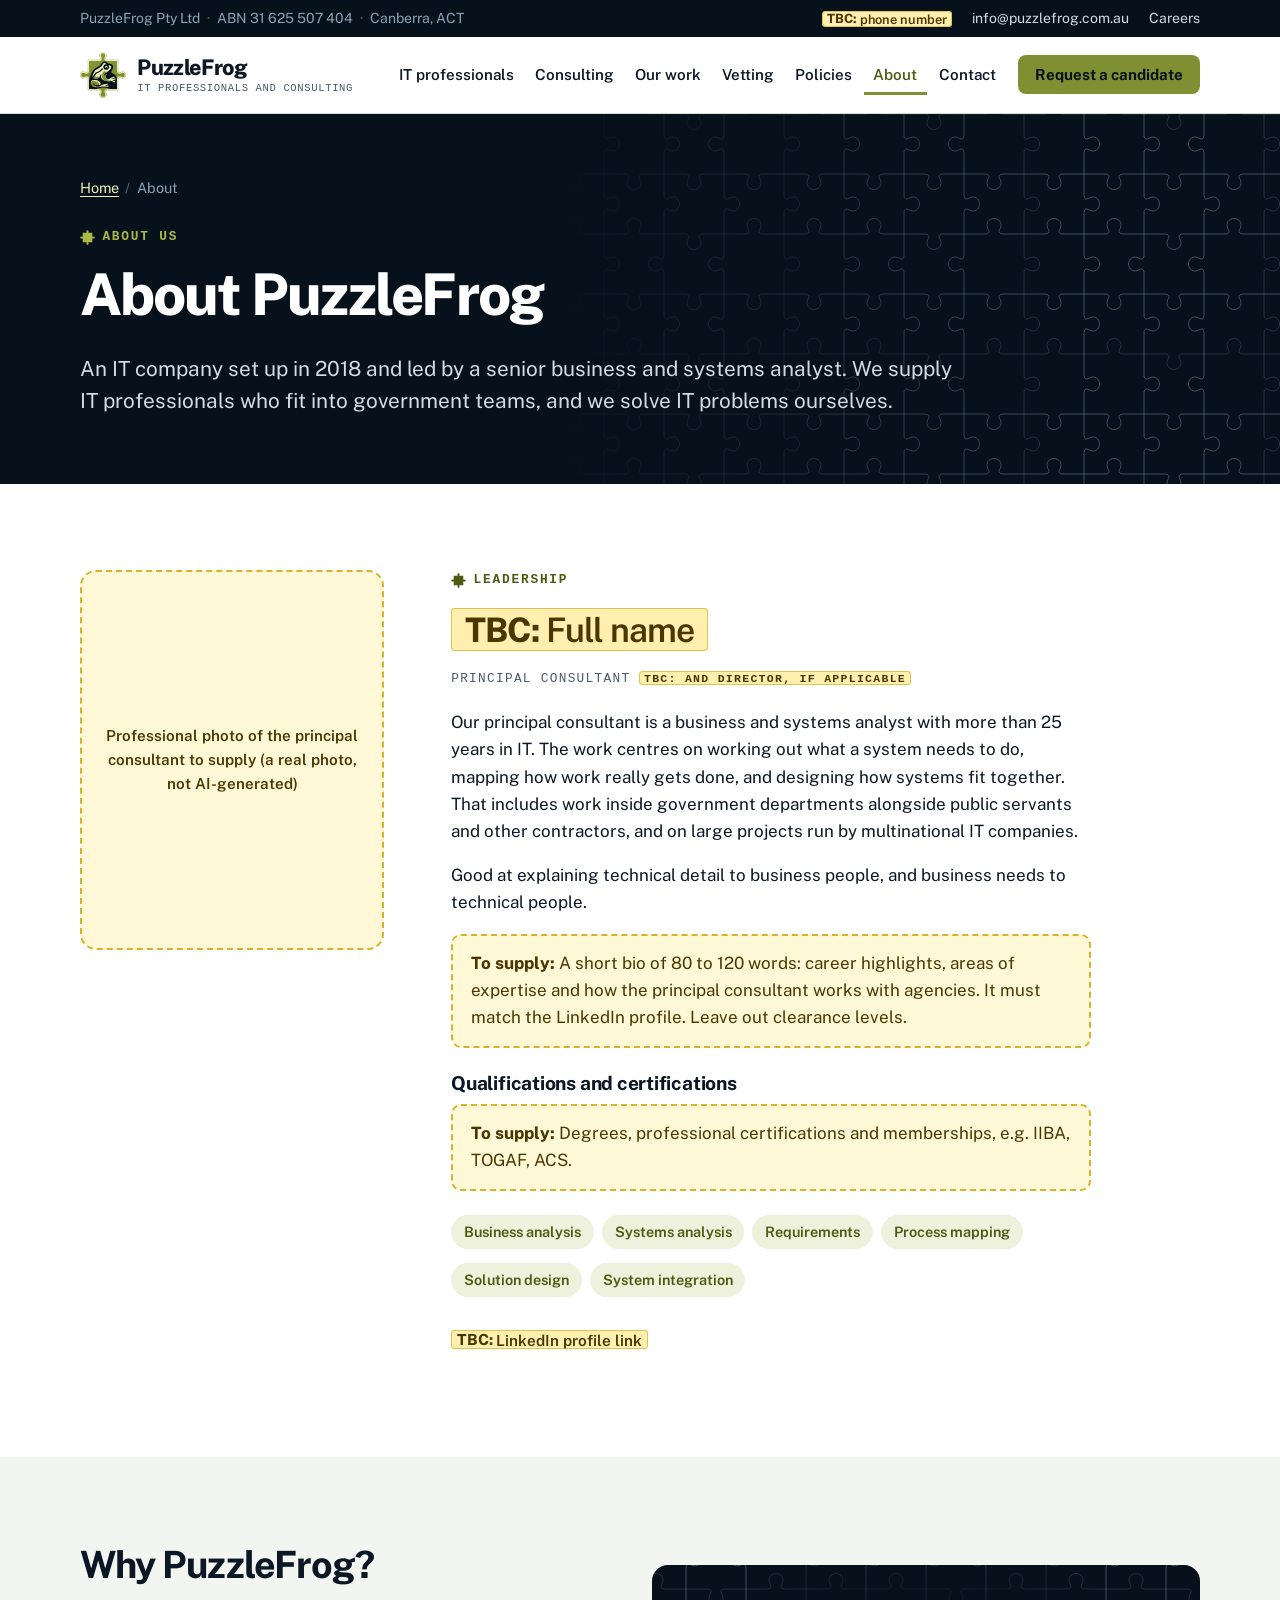
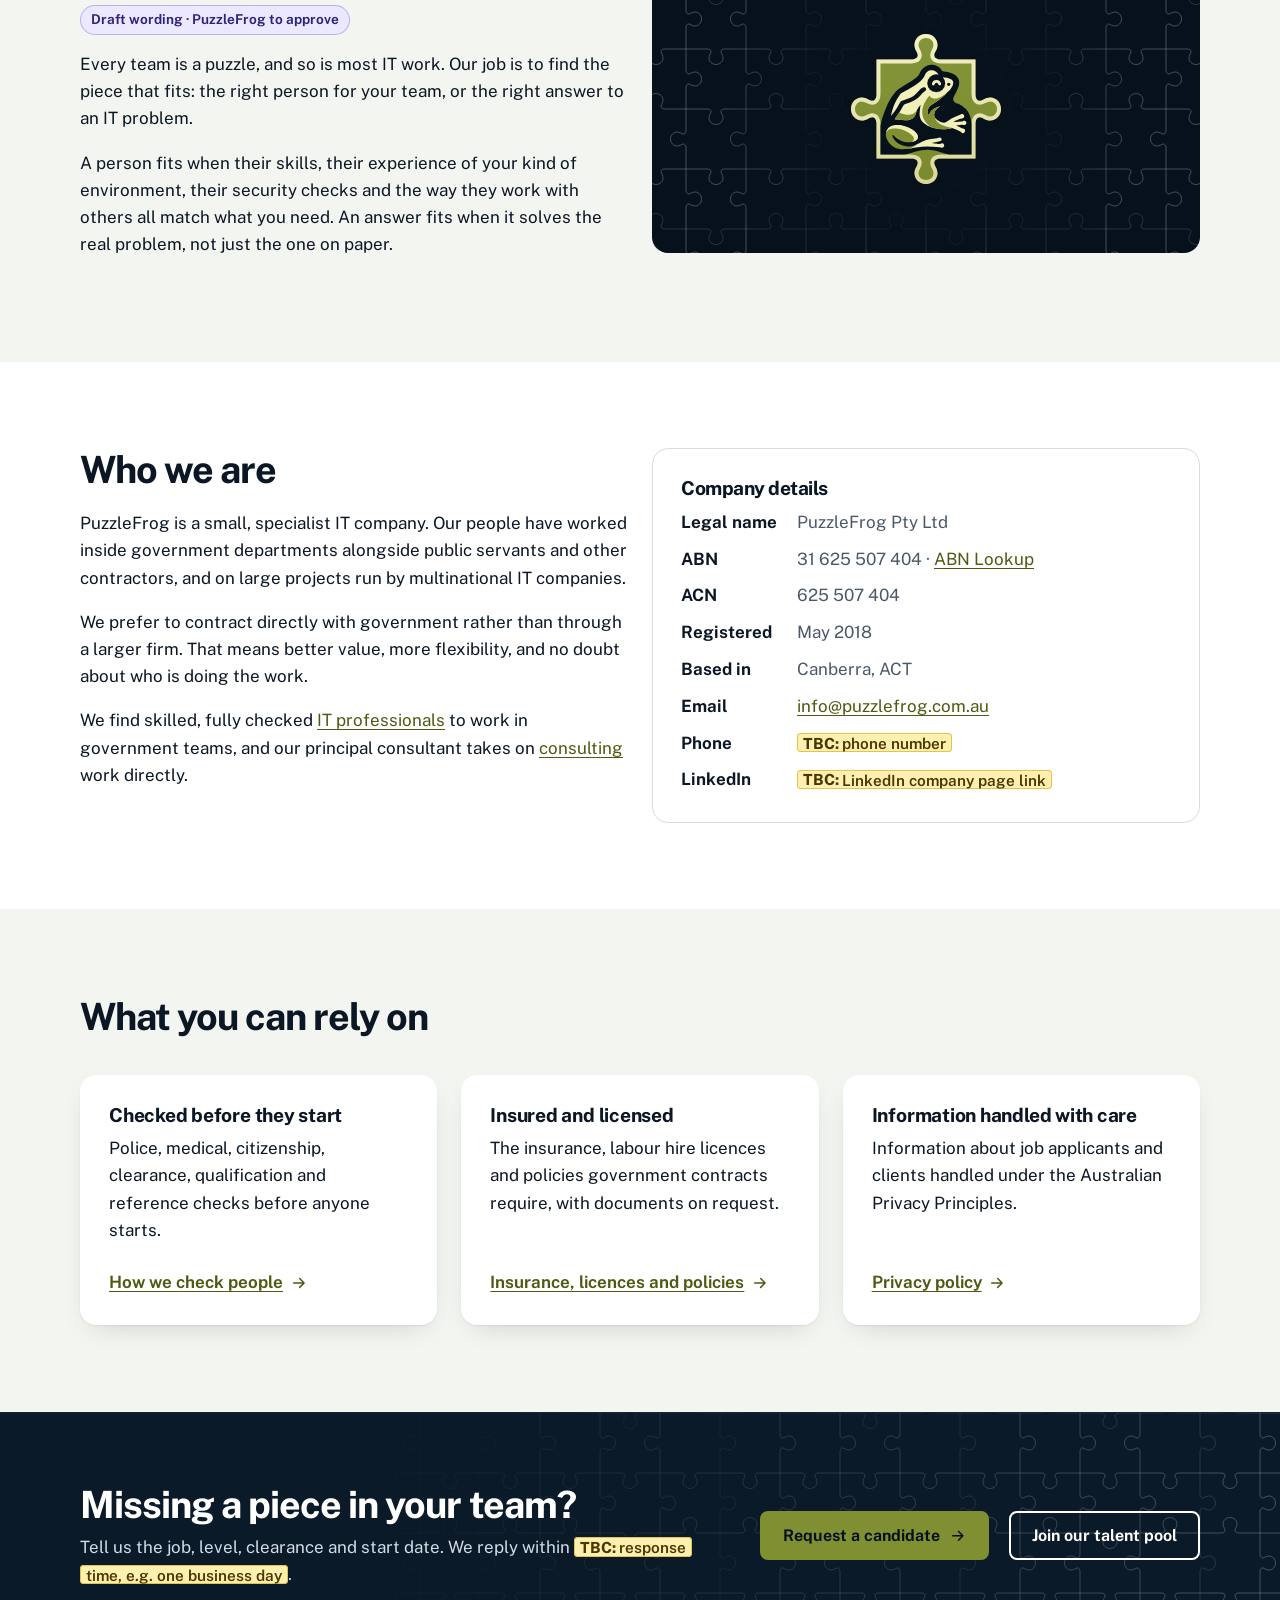
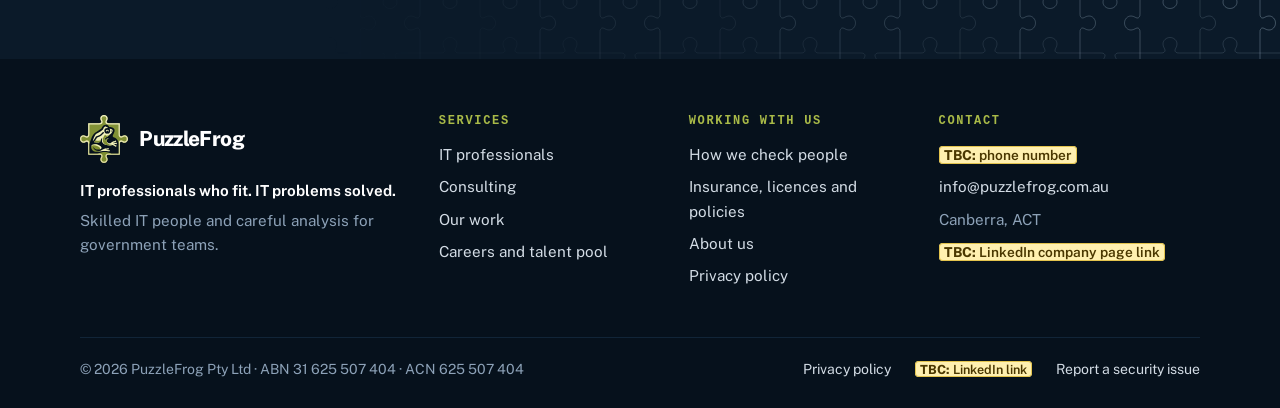
==== commit 8fb85b4c: "Use the vector logo across the site Replace the glossy PNG logo with the redrawn SVG: the exact jigs" ====
--- a/about/index.html
+++ b/about/index.html
@@ -7,7 +7,8 @@
   <meta name="description" content="PuzzleFrog Pty Ltd (ABN 31 625 507 404) is an IT company led by a senior business and systems analyst. We find IT professionals who fit, and solve IT problems.">
   <link rel="canonical" href="https://puzzlefrog.com.au/about/">
   <meta name="theme-color" content="#06111c">
-  <link rel="icon" href="/assets/img/puzzlefrog-mark.png" type="image/png">
+  <link rel="icon" href="/assets/img/favicon-32.png" sizes="32x32" type="image/png">
+  <link rel="icon" href="/assets/img/puzzlefrog-mark-small.svg" type="image/svg+xml">
   <link rel="apple-touch-icon" href="/assets/img/apple-touch-icon.png">
   <link rel="preload" href="/assets/fonts/publicsans-latin.woff2" as="font" type="font/woff2" crossorigin>
   <link rel="stylesheet" href="/assets/css/site.css">
@@ -31,7 +32,7 @@
   "name": "PuzzleFrog",
   "legalName": "PuzzleFrog Pty Ltd",
   "url": "https://puzzlefrog.com.au/",
-  "logo": "https://puzzlefrog.com.au/assets/img/puzzlefrog-mark-640.png",
+  "logo": "https://puzzlefrog.com.au/assets/img/puzzlefrog-logo-512.png",
   "slogan": "IT professionals who fit. IT problems solved.",
   "description": "IT professionals and consulting for government, led by a senior business and systems analyst.",
   "email": "info@puzzlefrog.com.au",
@@ -79,7 +80,7 @@
   <header class="site-header">
     <div class="wrap header-inner">
       <a class="brand" href="/">
-        <img src="/assets/img/puzzlefrog-mark.png" alt="" width="46" height="46">
+        <img src="/assets/img/puzzlefrog-logo.svg" alt="" width="46" height="46">
         <span class="brand-text"><span class="brand-name">PuzzleFrog</span><span class="brand-tag">IT professionals and consulting</span></span>
       </a>
       <button class="nav-toggle" type="button" aria-expanded="false" aria-controls="site-nav">
@@ -144,7 +145,7 @@
           <p>A person fits when their skills, their experience of your kind of environment, their security checks and the way they work with others all match what you need. An answer fits when it solves the real problem, not just the one on paper.</p>
         </div>
         <div class="brand-panel on-dark">
-          <img src="/assets/img/puzzlefrog-mark-640.png" alt="The PuzzleFrog logo: a frog on a jigsaw piece" width="640" height="642">
+          <img src="/assets/img/puzzlefrog-logo.svg" alt="The PuzzleFrog logo: a frog on a jigsaw piece" width="640" height="640">
         </div>
       </div>
     </section>
@@ -217,7 +218,7 @@
     <div class="wrap">
       <div class="footer-grid">
         <div>
-          <div class="footer-brand"><img src="/assets/img/puzzlefrog-mark.png" alt="" width="48" height="48"><span>PuzzleFrog</span></div>
+          <div class="footer-brand"><img src="/assets/img/puzzlefrog-logo.svg" alt="" width="48" height="48"><span>PuzzleFrog</span></div>
           <p class="footer-about"><strong>IT professionals who fit. IT problems solved.</strong>Skilled IT people and careful analysis for government teams.</p>
         </div>
         <nav aria-labelledby="footer-services">
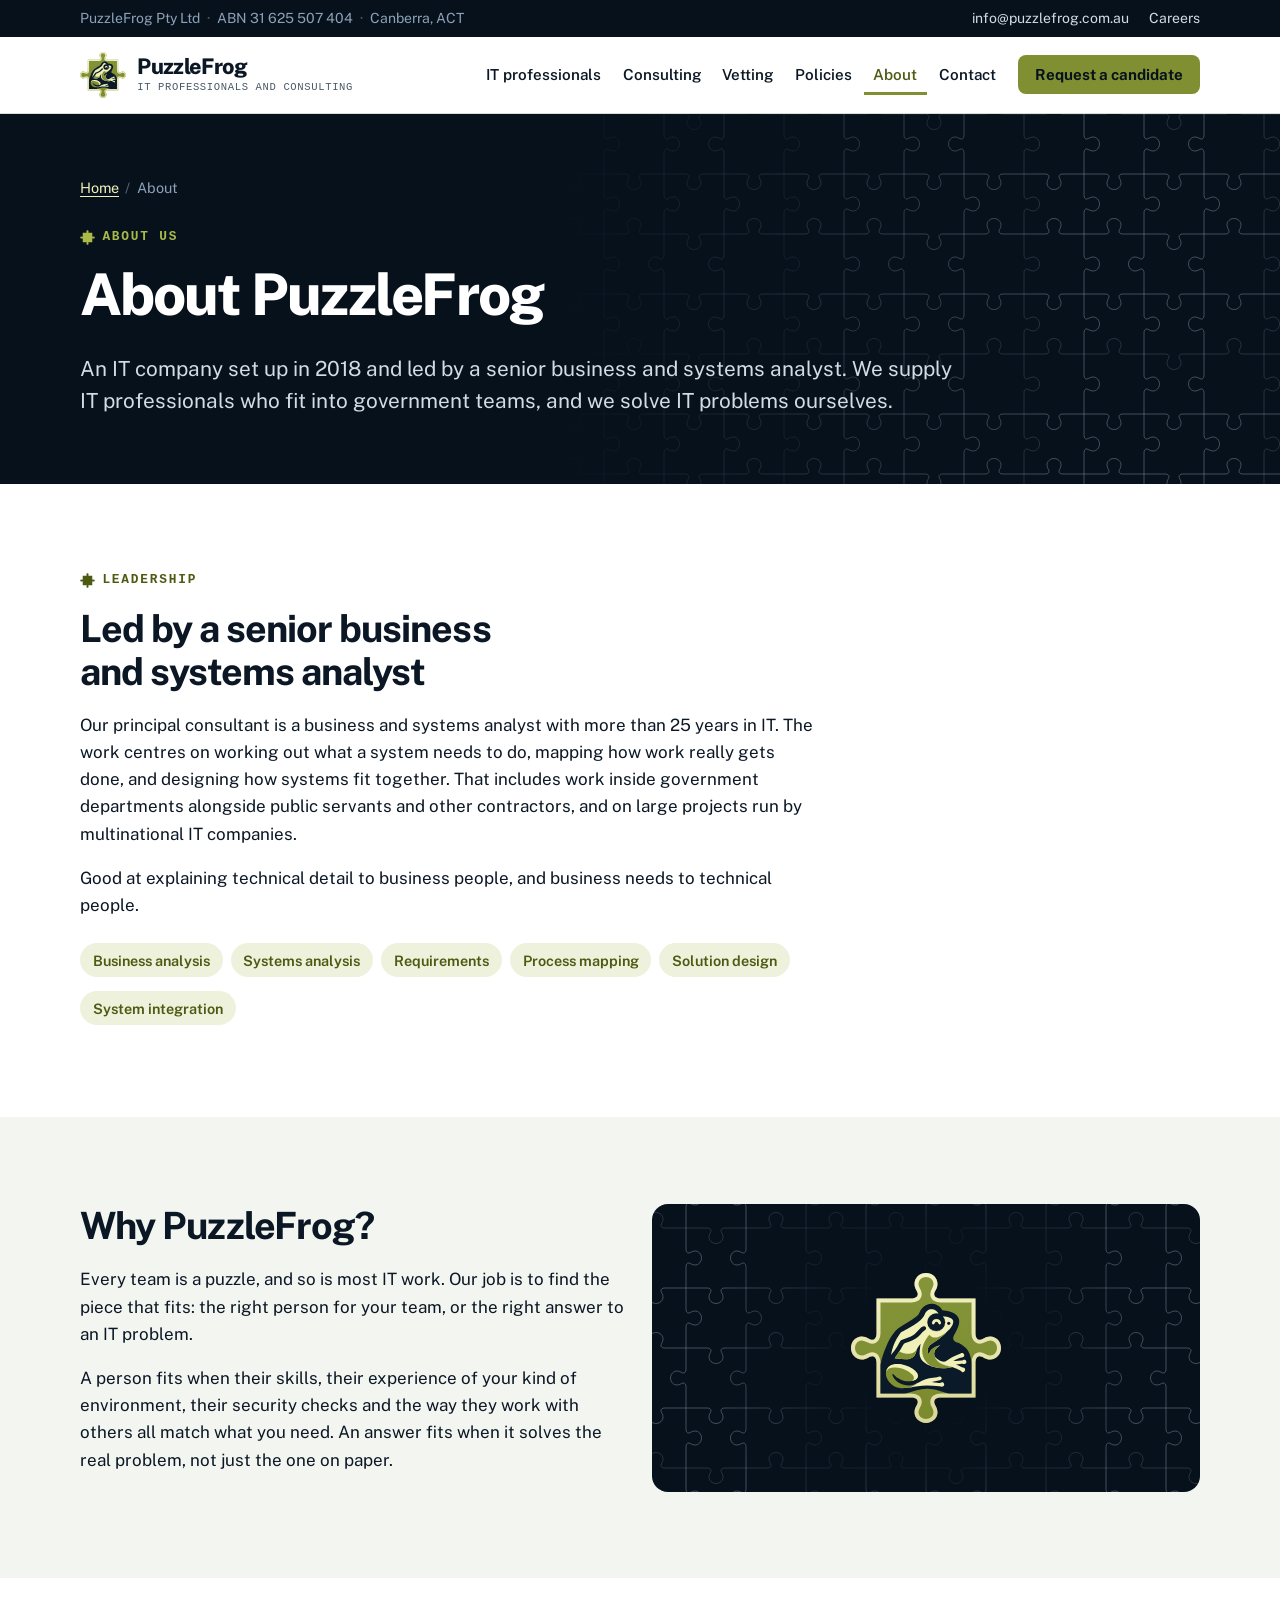
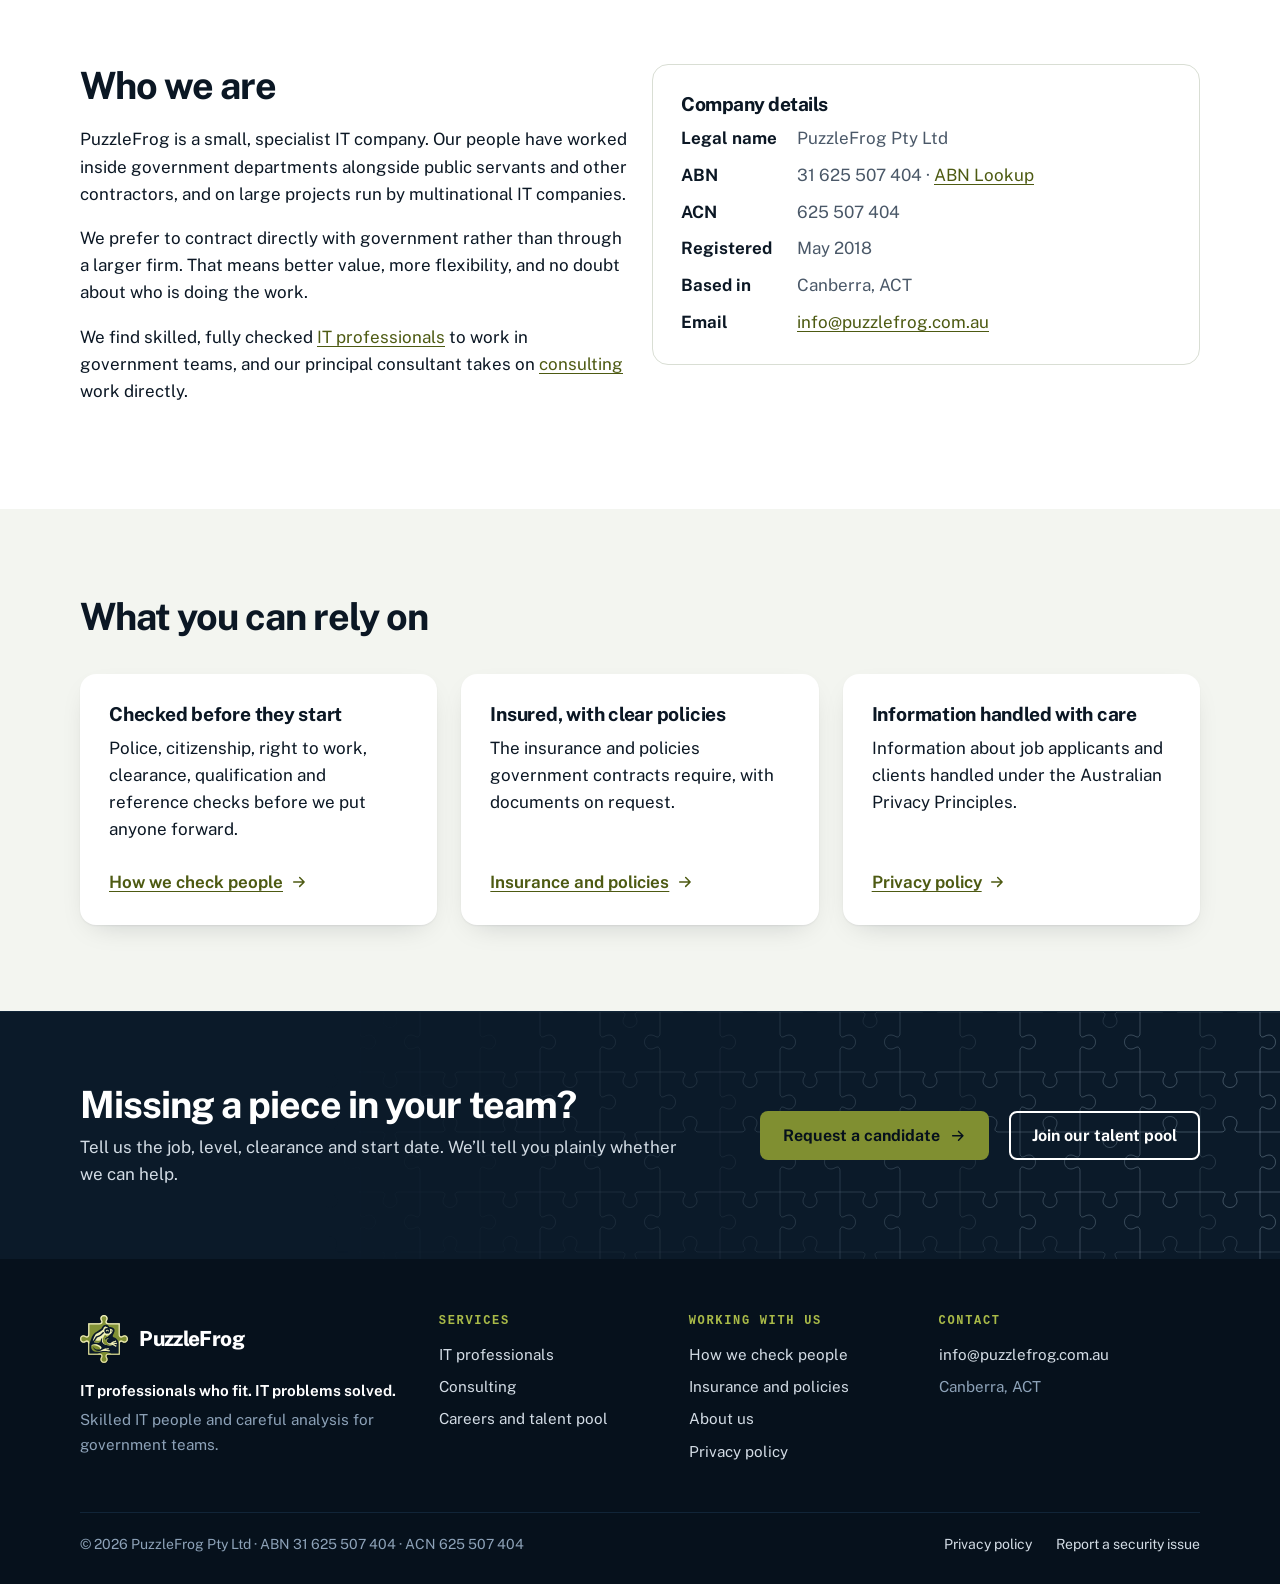
==== commit 5ed35738: "Clear the placeholders and get the redesign ready to go live - Remove phone, LinkedIn, response time" ====
--- a/about/index.html
+++ b/about/index.html
@@ -70,7 +70,6 @@
     <div class="wrap">
       <p>PuzzleFrog&nbsp;Pty&nbsp;Ltd<span class="sep" aria-hidden="true">·</span>ABN&nbsp;31 625 507 404<span class="sep" aria-hidden="true">·</span>Canberra, ACT</p>
       <ul class="utility-links">
-        <li><span class="tbc">phone number</span></li>
         <li class="hide-sm"><a href="mailto:info@puzzlefrog.com.au">info@puzzlefrog.com.au</a></li>
         <li class="hide-sm"><a href="/careers/">Careers</a></li>
       </ul>
@@ -90,7 +89,6 @@
         <ul>
           <li><a href="/labour-hire/">IT professionals</a></li>
           <li><a href="/consulting/">Consulting</a></li>
-          <li><a href="/case-studies/">Our work</a></li>
           <li><a href="/vetting/">Vetting</a></li>
           <li><a href="/compliance/">Policies</a></li>
           <li><a href="/about/" aria-current="page">About</a></li>
@@ -119,19 +117,13 @@
     </div>
 
     <section class="section" id="leadership" aria-labelledby="lead-title">
-      <div class="wrap leader">
-        <div class="photo-slot">Professional photo of the principal consultant to supply (a real photo, not AI-generated)</div>
+      <div class="wrap">
         <div class="prose">
           <p class="eyebrow">Leadership</p>
-          <h2 id="lead-title"><span class="tbc">Full name</span></h2>
-          <p class="leader-name"><span class="role">Principal consultant <span class="tbc">and Director, if applicable</span></span></p>
+          <h2 id="lead-title">Led by a senior business and systems analyst</h2>
           <p>Our principal consultant is a business and systems analyst with more than 25 years in IT. The work centres on working out what a system needs to do, mapping how work really gets done, and designing how systems fit together. That includes work inside government departments alongside public servants and other contractors, and on large projects run by multinational IT companies.</p>
           <p>Good at explaining technical detail to business people, and business needs to technical people.</p>
-          <div class="tbc-block"><p>A short bio of 80 to 120 words: career highlights, areas of expertise and how the principal consultant works with agencies. It must match the LinkedIn profile. Leave out clearance levels.</p></div>
-          <h3>Qualifications and certifications</h3>
-          <div class="tbc-block"><p>Degrees, professional certifications and memberships, e.g. IIBA, TOGAF, ACS.</p></div>
           <ul class="chips" aria-label="Areas of expertise"><li>Business analysis</li><li>Systems analysis</li><li>Requirements</li><li>Process mapping</li><li>Solution design</li><li>System integration</li></ul>
-          <p class="mt-15"><span class="tbc">LinkedIn profile link</span></p>
         </div>
       </div>
     </section>
@@ -140,7 +132,6 @@
       <div class="wrap grid-2 align-center">
         <div class="prose">
           <h2 id="name-title">Why PuzzleFrog?</h2>
-          <p class="draft-flag">Draft wording · PuzzleFrog to approve</p>
           <p>Every team is a puzzle, and so is most IT work. Our job is to find the piece that fits: the right person for your team, or the right answer to an IT problem.</p>
           <p>A person fits when their skills, their experience of your kind of environment, their security checks and the way they work with others all match what you need. An answer fits when it solves the real problem, not just the one on paper.</p>
         </div>
@@ -167,8 +158,6 @@
             <dt>Registered</dt><dd>May 2018</dd>
             <dt>Based in</dt><dd>Canberra, ACT</dd>
             <dt>Email</dt><dd><a href="mailto:info@puzzlefrog.com.au">info@puzzlefrog.com.au</a></dd>
-            <dt>Phone</dt><dd><span class="tbc">phone number</span></dd>
-            <dt>LinkedIn</dt><dd><span class="tbc">LinkedIn company page link</span></dd>
           </dl>
         </div>
       </div>
@@ -182,13 +171,13 @@
         <div class="grid-3">
           <article class="card">
             <h3>Checked before they start</h3>
-            <p>Police, medical, citizenship, clearance, qualification and reference checks before anyone starts.</p>
+            <p>Police, citizenship, right to work, clearance, qualification and reference checks before we put anyone forward.</p>
             <a class="link-arrow" href="/vetting/">How we check people <svg viewBox="0 0 24 24" fill="none" stroke="currentColor" stroke-width="2" stroke-linecap="round" stroke-linejoin="round" aria-hidden="true" focusable="false"><path d="M5 12h14M13 6l6 6-6 6"/></svg></a>
           </article>
           <article class="card">
-            <h3>Insured and licensed</h3>
-            <p>The insurance, labour hire licences and policies government contracts require, with documents on request.</p>
-            <a class="link-arrow" href="/compliance/">Insurance, licences and policies <svg viewBox="0 0 24 24" fill="none" stroke="currentColor" stroke-width="2" stroke-linecap="round" stroke-linejoin="round" aria-hidden="true" focusable="false"><path d="M5 12h14M13 6l6 6-6 6"/></svg></a>
+            <h3>Insured, with clear policies</h3>
+            <p>The insurance and policies government contracts require, with documents on request.</p>
+            <a class="link-arrow" href="/compliance/">Insurance and policies <svg viewBox="0 0 24 24" fill="none" stroke="currentColor" stroke-width="2" stroke-linecap="round" stroke-linejoin="round" aria-hidden="true" focusable="false"><path d="M5 12h14M13 6l6 6-6 6"/></svg></a>
           </article>
           <article class="card">
             <h3>Information handled with care</h3>
@@ -205,7 +194,7 @@
     <div class="wrap cta-inner">
       <div>
         <h2 id="cta-title">Missing a piece in your team?</h2>
-        <p>Tell us the job, level, clearance and start date. We reply within <span class="tbc">response time, e.g. one business day</span>.</p>
+        <p>Tell us the job, level, clearance and start date. We’ll tell you plainly whether we can help.</p>
       </div>
       <div class="btn-row">
           <a class="btn btn-primary" href="/contact/?type=candidate">Request a candidate <svg viewBox="0 0 24 24" fill="none" stroke="currentColor" stroke-width="2" stroke-linecap="round" stroke-linejoin="round" aria-hidden="true" focusable="false"><path d="M5 12h14M13 6l6 6-6 6"/></svg></a>
@@ -226,7 +215,6 @@
           <ul>
             <li><a href="/labour-hire/">IT professionals</a></li>
             <li><a href="/consulting/">Consulting</a></li>
-            <li><a href="/case-studies/">Our work</a></li>
             <li><a href="/careers/">Careers and talent pool</a></li>
           </ul>
         </nav>
@@ -234,7 +222,7 @@
           <h2 id="footer-assurance">Working with us</h2>
           <ul>
             <li><a href="/vetting/">How we check people</a></li>
-            <li><a href="/compliance/">Insurance, licences and policies</a></li>
+            <li><a href="/compliance/">Insurance and policies</a></li>
             <li><a href="/about/">About us</a></li>
             <li><a href="/privacy/">Privacy policy</a></li>
           </ul>
@@ -242,10 +230,8 @@
         <div>
           <h2>Contact</h2>
           <ul>
-            <li><span class="tbc">phone number</span></li>
             <li><a href="mailto:info@puzzlefrog.com.au">info@puzzlefrog.com.au</a></li>
             <li>Canberra, ACT</li>
-            <li><span class="tbc">LinkedIn company page link</span></li>
           </ul>
         </div>
       </div>
@@ -253,7 +239,6 @@
         <p>&copy; <span data-year>2026</span> PuzzleFrog Pty Ltd · ABN&nbsp;31 625 507 404 · ACN&nbsp;625 507 404</p>
         <ul>
           <li><a href="/privacy/">Privacy policy</a></li>
-          <li><span class="tbc">LinkedIn link</span></li>
           <li><a href="/.well-known/security.txt">Report a security issue</a></li>
         </ul>
       </div>
--- a/assets/css/site.css
+++ b/assets/css/site.css
@@ -387,6 +387,8 @@
 .table th, .table td { padding: 0.85rem 1rem; text-align: left; vertical-align: top; border-bottom: 1px solid var(--line); }
 .table thead th { font-family: var(--mono); font-size: 0.75rem; letter-spacing: 0.12em; text-transform: uppercase; color: var(--muted); border-bottom: 2px solid var(--ink); }
 .table tbody th { font-weight: 680; }
+.held { display: inline-flex; align-items: center; gap: 0.4rem; font-weight: 650; color: var(--moss); }
+.held svg { width: 1.15rem; height: 1.15rem; flex: none; }
 @media (max-width: 40em) {
   .table thead { position: absolute; width: 1px; height: 1px; overflow: hidden; clip: rect(0 0 0 0); }
   .table tr { display: block; padding: 0.75rem 0; border-bottom: 1px solid var(--line); }
@@ -438,6 +440,27 @@
 .form-note { margin: 1rem 0 0; font-size: 0.9rem; color: var(--muted); }
 .form-status:empty { display: none; }
 .form-status { margin: 1rem 0 0; padding: 0.75rem 1rem; border-left: 3px solid var(--olive); background: var(--paper); }
+
+/* Tick boxes and single-choice buttons (talent register) */
+.choices { min-width: 0; margin: 0 0 1.4rem; padding: 0; border: 0; }
+.choices legend { margin-bottom: 0.5rem; padding: 0; font-weight: 650; }
+.choices legend .opt { font-weight: 400; color: var(--muted); }
+.choice-grid { display: grid; grid-template-columns: repeat(auto-fill, minmax(min(100%, 15rem), 1fr)); gap: 0.5rem 0.75rem; }
+.choice { display: flex; align-items: flex-start; gap: 0.65rem; padding: 0.6rem 0.8rem; border: 1.5px solid var(--line); border-radius: 8px; background: var(--paper); line-height: 1.4; cursor: pointer; }
+.choice input { flex: none; width: 1.15rem; height: 1.15rem; margin: 0.1rem 0 0; accent-color: var(--moss); cursor: pointer; }
+.choice:hover { border-color: #8a94a0; }
+.choice:has(input:checked) { border-color: var(--moss); background: var(--olive-pale); }
+.choice:has(input:disabled) { opacity: 0.5; cursor: not-allowed; }
+.choice:has(input:disabled) input { cursor: not-allowed; }
+.consent { margin: 0.25rem 0 1.5rem; }
+.consent .choice { border-color: #8a94a0; font-weight: 600; }
+.hp { display: none; }
+
+/* Talent register page */
+.register { max-width: 50rem; }
+.register-done, .form-done { border-left: 4px solid var(--olive); }
+.register-done p, .form-done p { margin: 0; font-size: 1.2rem; font-weight: 650; }
+.register-done:focus, .form-done:focus { outline: none; }
 
 /* ---------- Call to action band ---------- */
 .cta-band { position: relative; overflow: hidden; background: var(--navy-900); border-top: 1px solid var(--navy-800); }
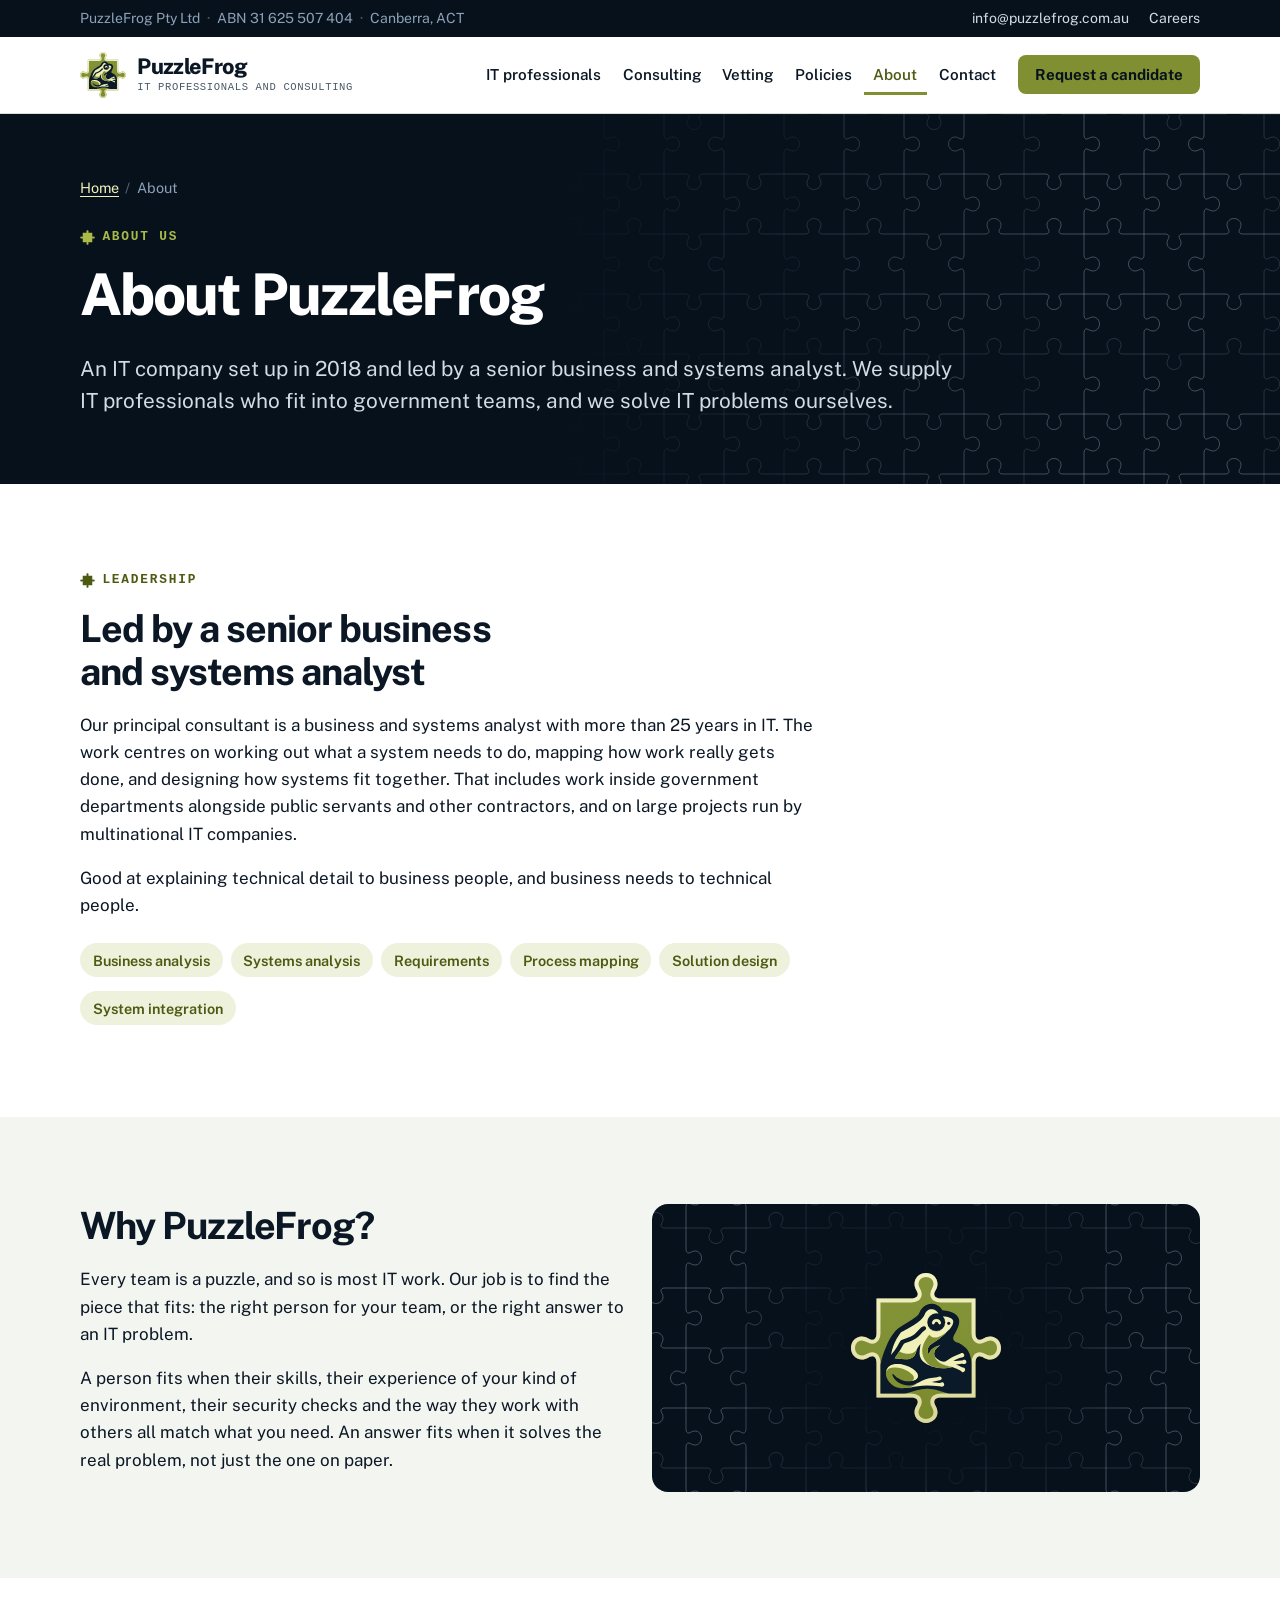
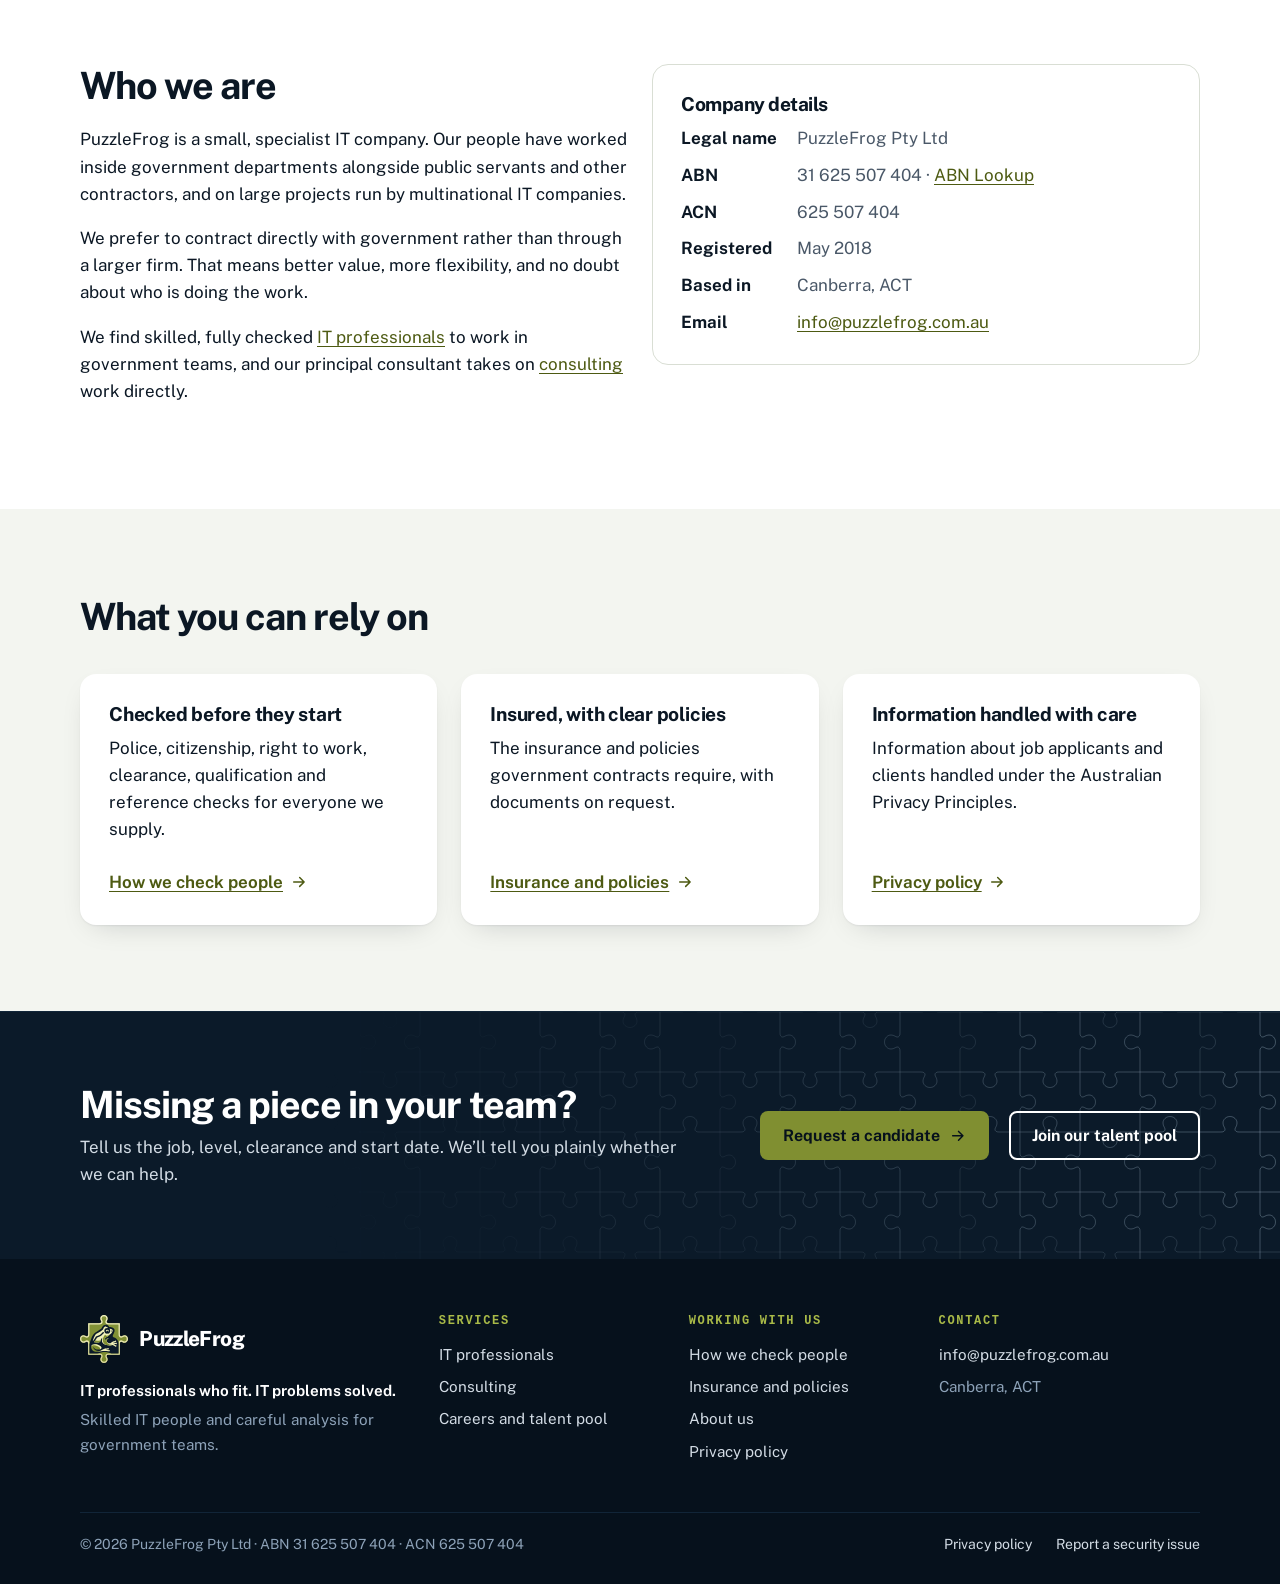
==== commit 8b3fd6f1: "Fix police check wording, soften direct contracting, tidy and harden pages - Police check: PuzzleFro" ====
--- a/about/index.html
+++ b/about/index.html
@@ -3,6 +3,7 @@
 <head>
   <meta charset="utf-8">
   <meta name="viewport" content="width=device-width, initial-scale=1">
+  <meta http-equiv="Content-Security-Policy" content="default-src 'none'; script-src 'self' 'sha256-WZRJfWvsnNCPcxzZwvyhovnZGqhZaC+8gPGPRbx6wTk='; style-src 'self'; img-src 'self'; font-src 'self'; connect-src https://api.web3forms.com; form-action https://api.web3forms.com https://web3forms.com; base-uri 'none'">
   <title>About PuzzleFrog | Led by a senior business and systems analyst</title>
   <meta name="description" content="PuzzleFrog Pty Ltd (ABN 31 625 507 404) is an IT company led by a senior business and systems analyst. We find IT professionals who fit, and solve IT problems.">
   <link rel="canonical" href="https://puzzlefrog.com.au/about/">
@@ -68,7 +69,7 @@
 
   <div class="utility on-dark">
     <div class="wrap">
-      <p>PuzzleFrog&nbsp;Pty&nbsp;Ltd<span class="sep" aria-hidden="true">·</span>ABN&nbsp;31 625 507 404<span class="sep" aria-hidden="true">·</span>Canberra, ACT</p>
+      <p>PuzzleFrog&nbsp;Pty&nbsp;Ltd<span class="sep" aria-hidden="true">·</span><wbr>ABN&nbsp;31&nbsp;625&nbsp;507&nbsp;404<span class="sep" aria-hidden="true">·</span><wbr>Canberra,&nbsp;ACT</p>
       <ul class="utility-links">
         <li class="hide-sm"><a href="mailto:info@puzzlefrog.com.au">info@puzzlefrog.com.au</a></li>
         <li class="hide-sm"><a href="/careers/">Careers</a></li>
@@ -171,7 +172,7 @@
         <div class="grid-3">
           <article class="card">
             <h3>Checked before they start</h3>
-            <p>Police, citizenship, right to work, clearance, qualification and reference checks before we put anyone forward.</p>
+            <p>Police, citizenship, right to work, clearance, qualification and reference checks for everyone we supply.</p>
             <a class="link-arrow" href="/vetting/">How we check people <svg viewBox="0 0 24 24" fill="none" stroke="currentColor" stroke-width="2" stroke-linecap="round" stroke-linejoin="round" aria-hidden="true" focusable="false"><path d="M5 12h14M13 6l6 6-6 6"/></svg></a>
           </article>
           <article class="card">
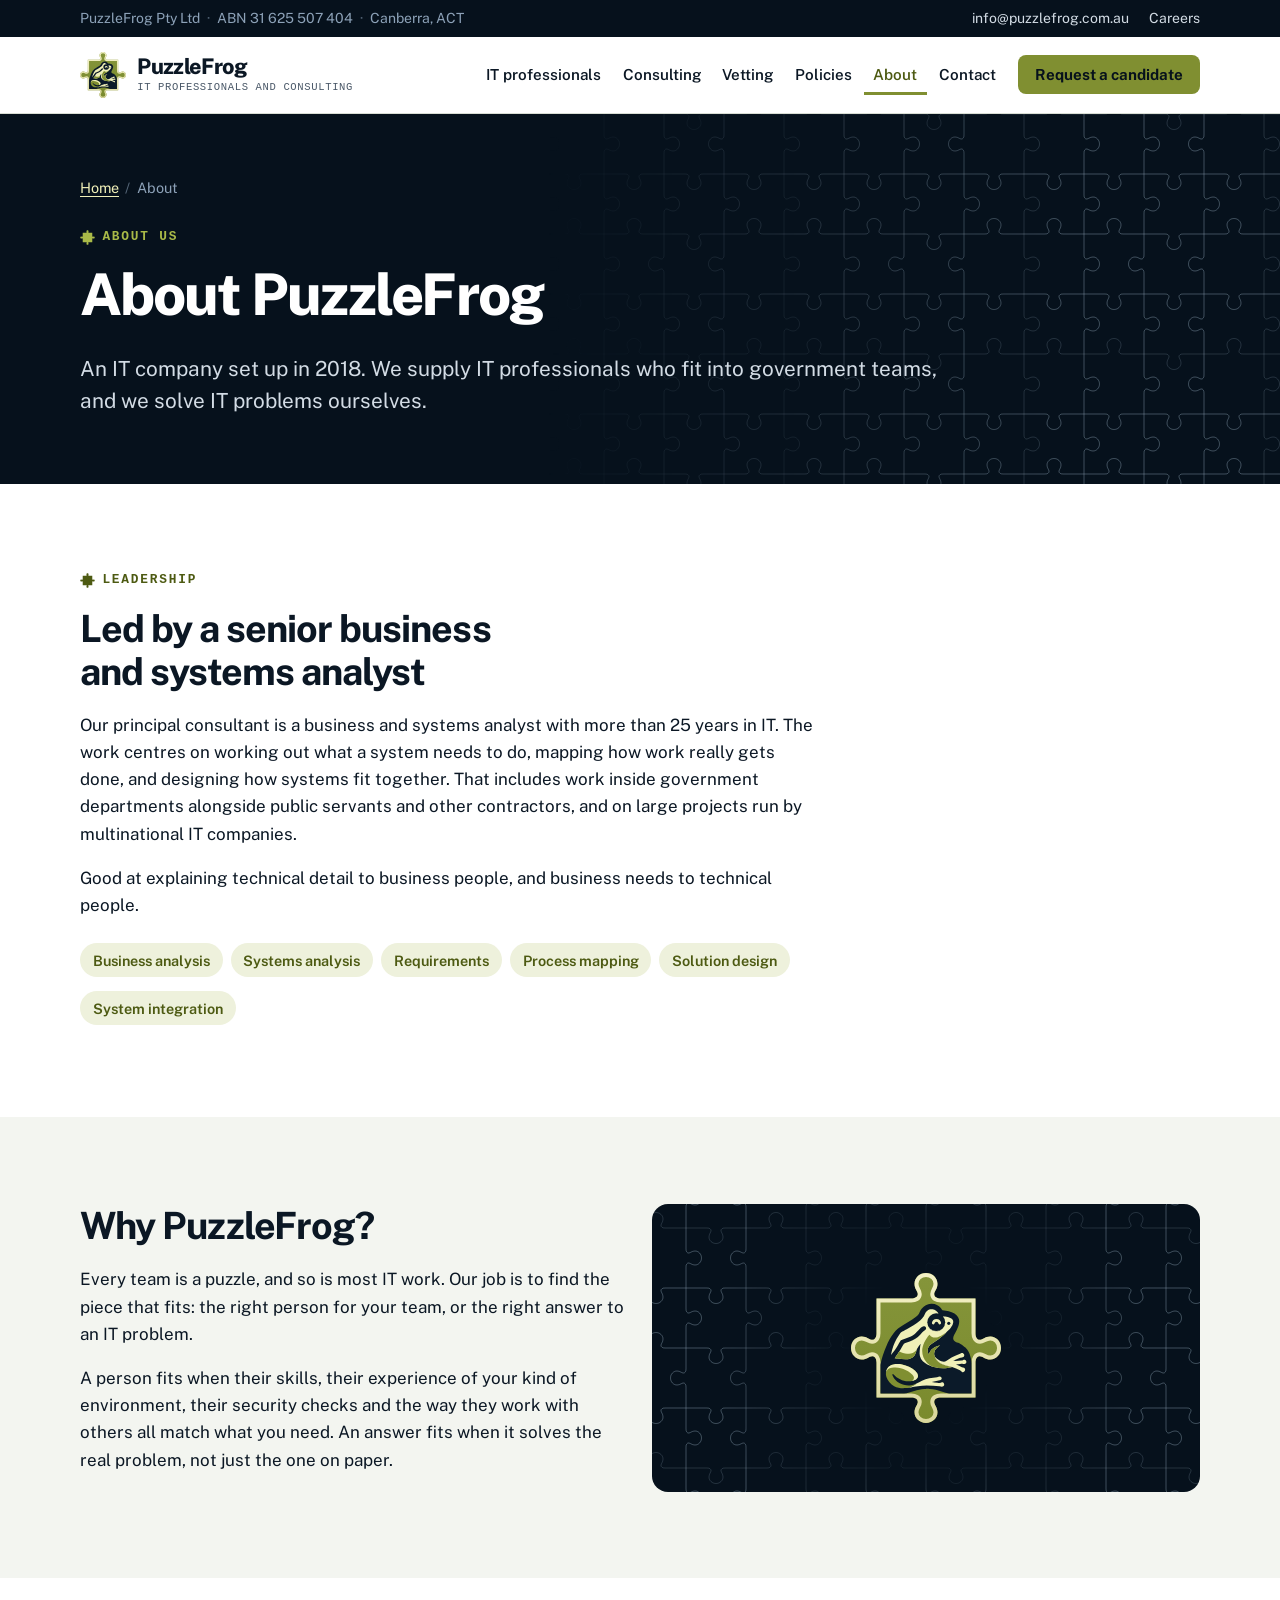
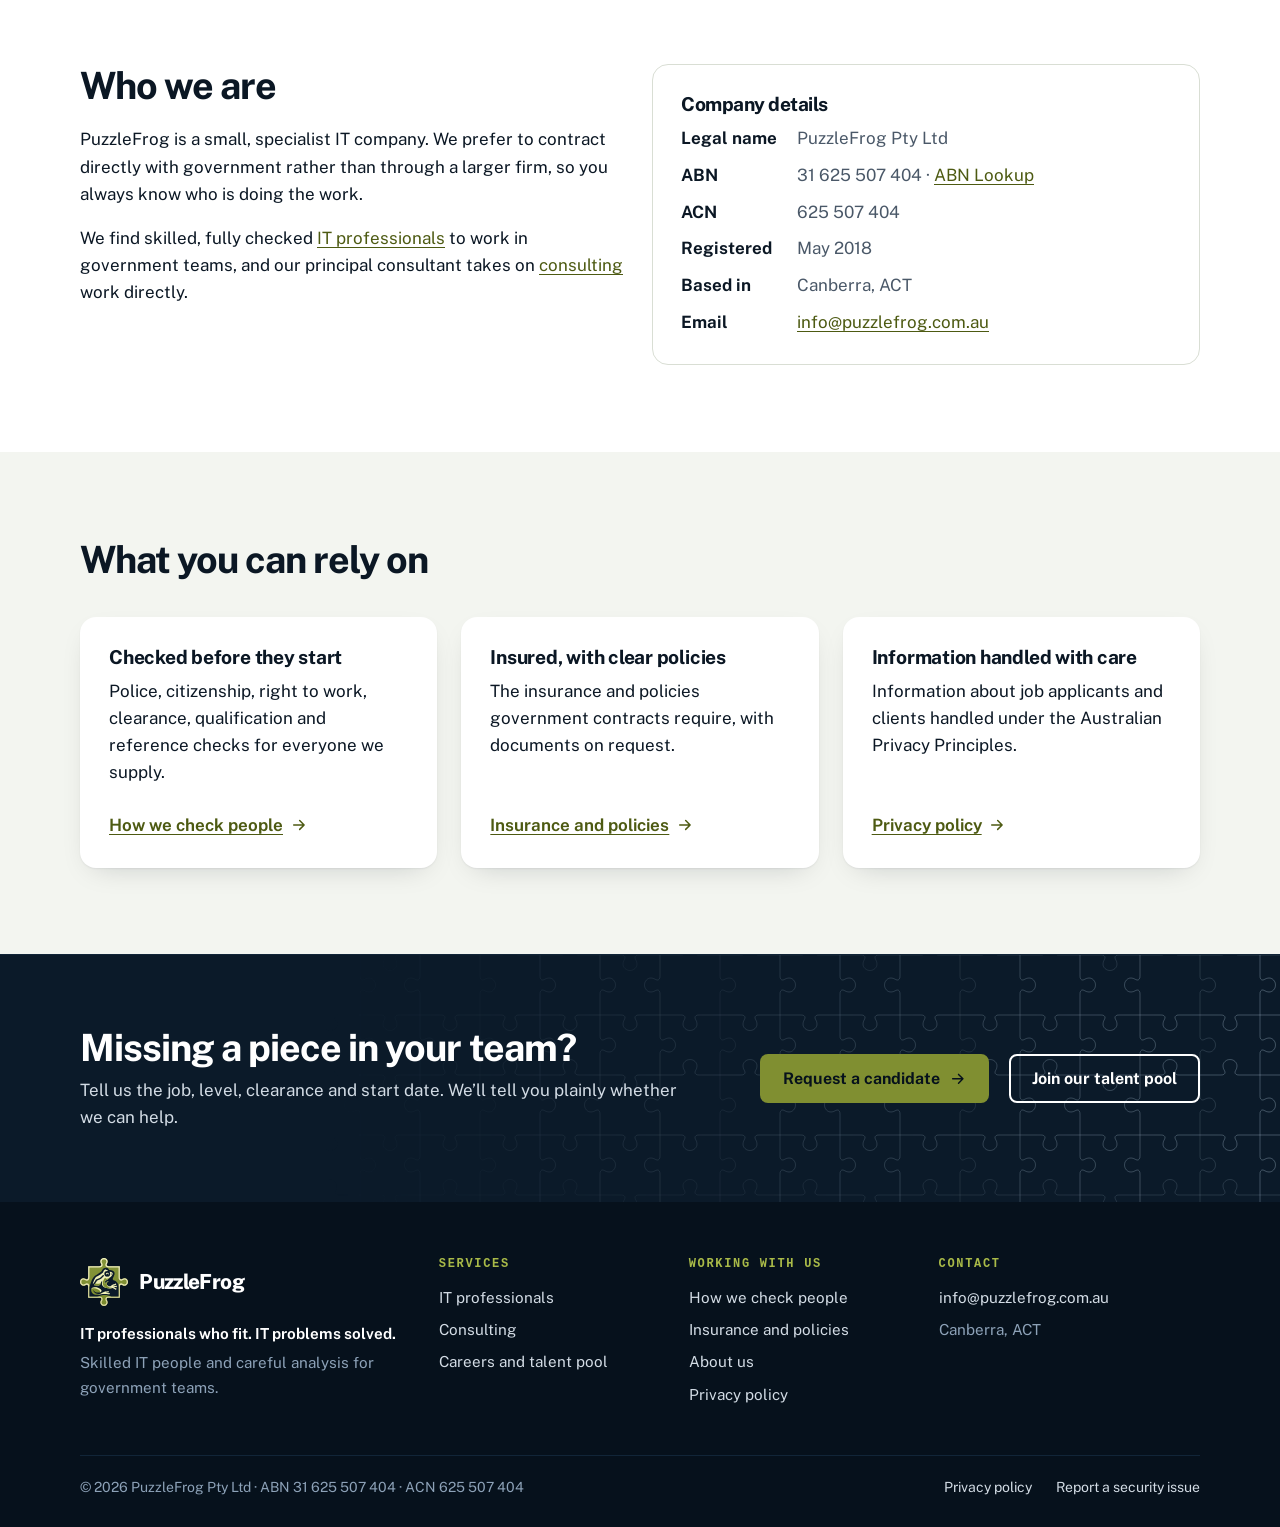
==== commit a61fbfb4: "Trim text repeated across pages Full detail now lives in one place: the four sides of fit, the seven" ====
--- a/about/index.html
+++ b/about/index.html
@@ -113,7 +113,7 @@
         </nav>
         <p class="eyebrow">About us</p>
         <h1>About PuzzleFrog</h1>
-        <p class="lead">An IT company set up in 2018 and led by a senior business and systems analyst. We supply IT professionals who fit into government teams, and we solve IT problems ourselves.</p>
+        <p class="lead">An IT company set up in 2018. We supply IT professionals who fit into government teams, and we solve IT problems ourselves.</p>
       </div>
     </div>
 
@@ -146,8 +146,7 @@
       <div class="wrap grid-2 align-start">
         <div class="prose">
           <h2 id="who-title">Who we are</h2>
-          <p>PuzzleFrog is a small, specialist IT company. Our people have worked inside government departments alongside public servants and other contractors, and on large projects run by multinational IT companies.</p>
-          <p>We prefer to contract directly with government rather than through a larger firm. That means better value, more flexibility, and no doubt about who is doing the work.</p>
+          <p>PuzzleFrog is a small, specialist IT company. We prefer to contract directly with government rather than through a larger firm, so you always know who is doing the work.</p>
           <p>We find skilled, fully checked <a href="/labour-hire/">IT professionals</a> to work in government teams, and our principal consultant takes on <a href="/consulting/">consulting</a> work directly.</p>
         </div>
         <div class="card">
